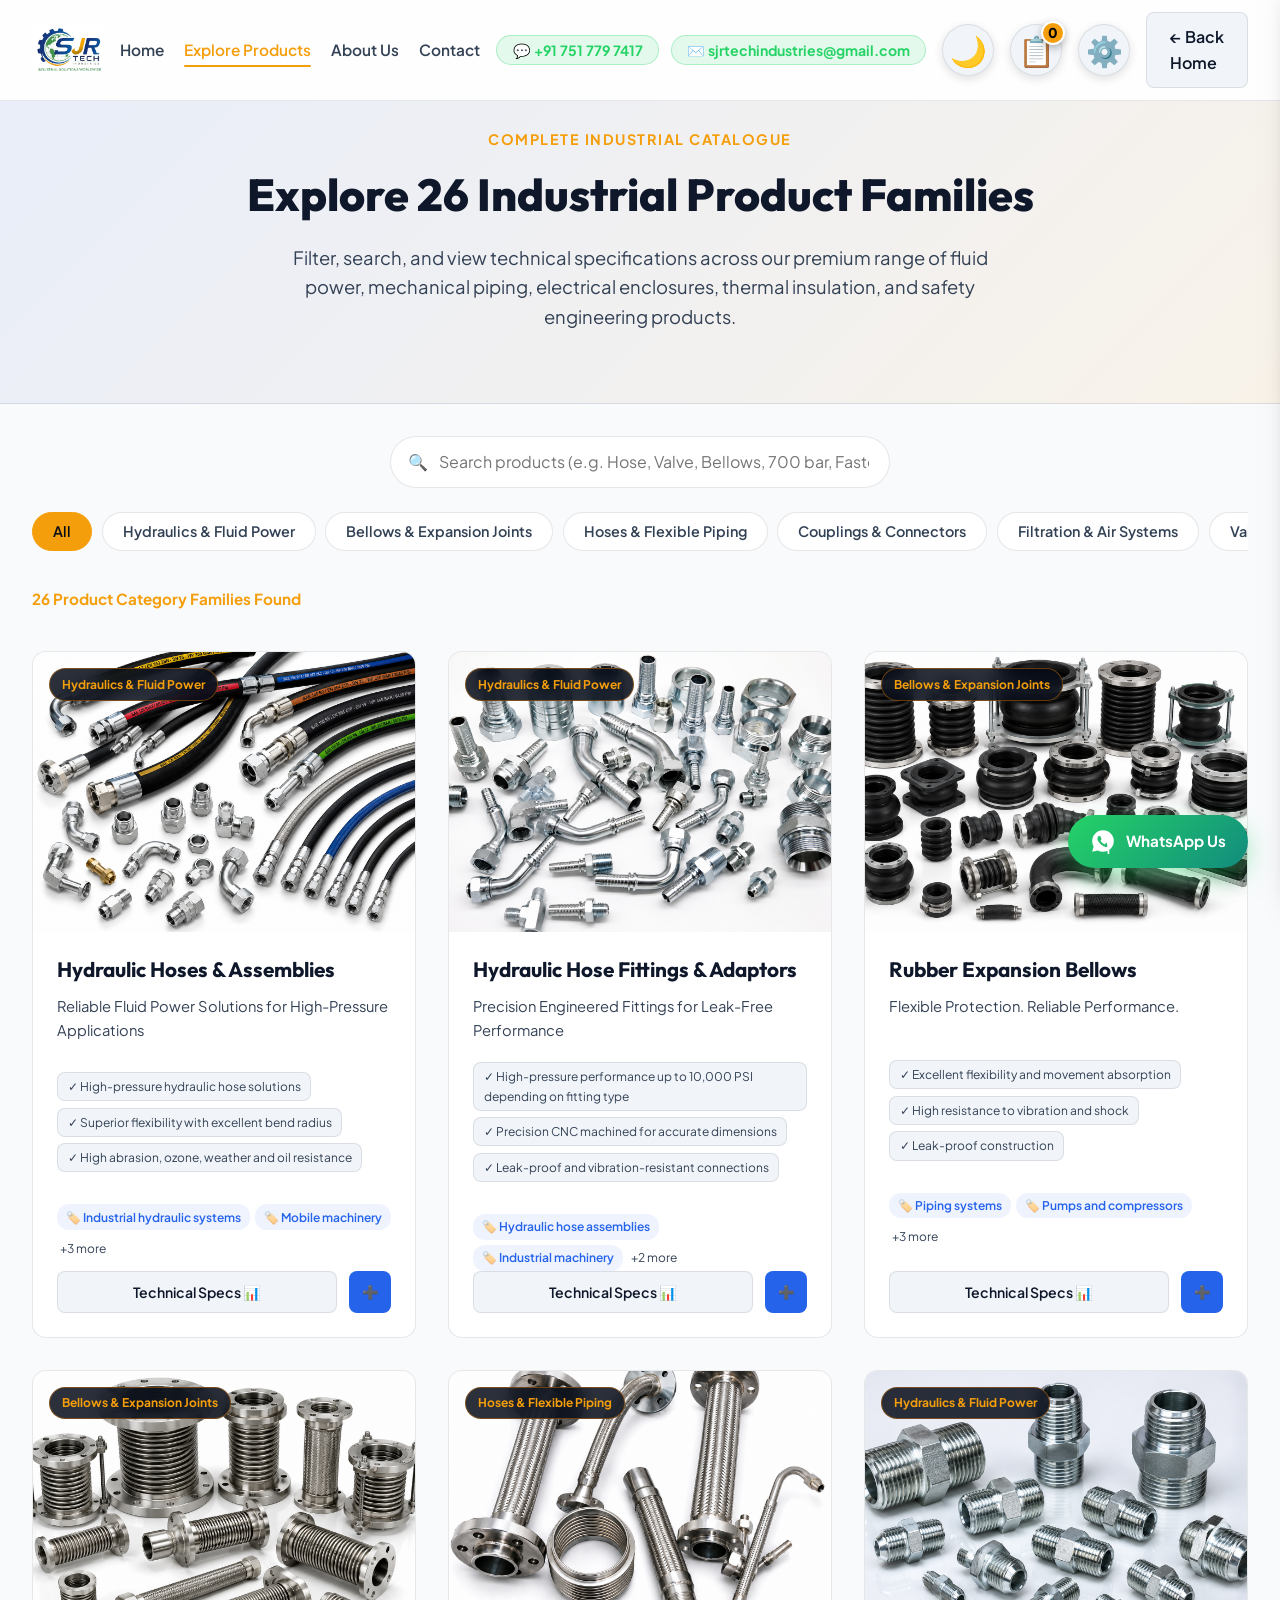
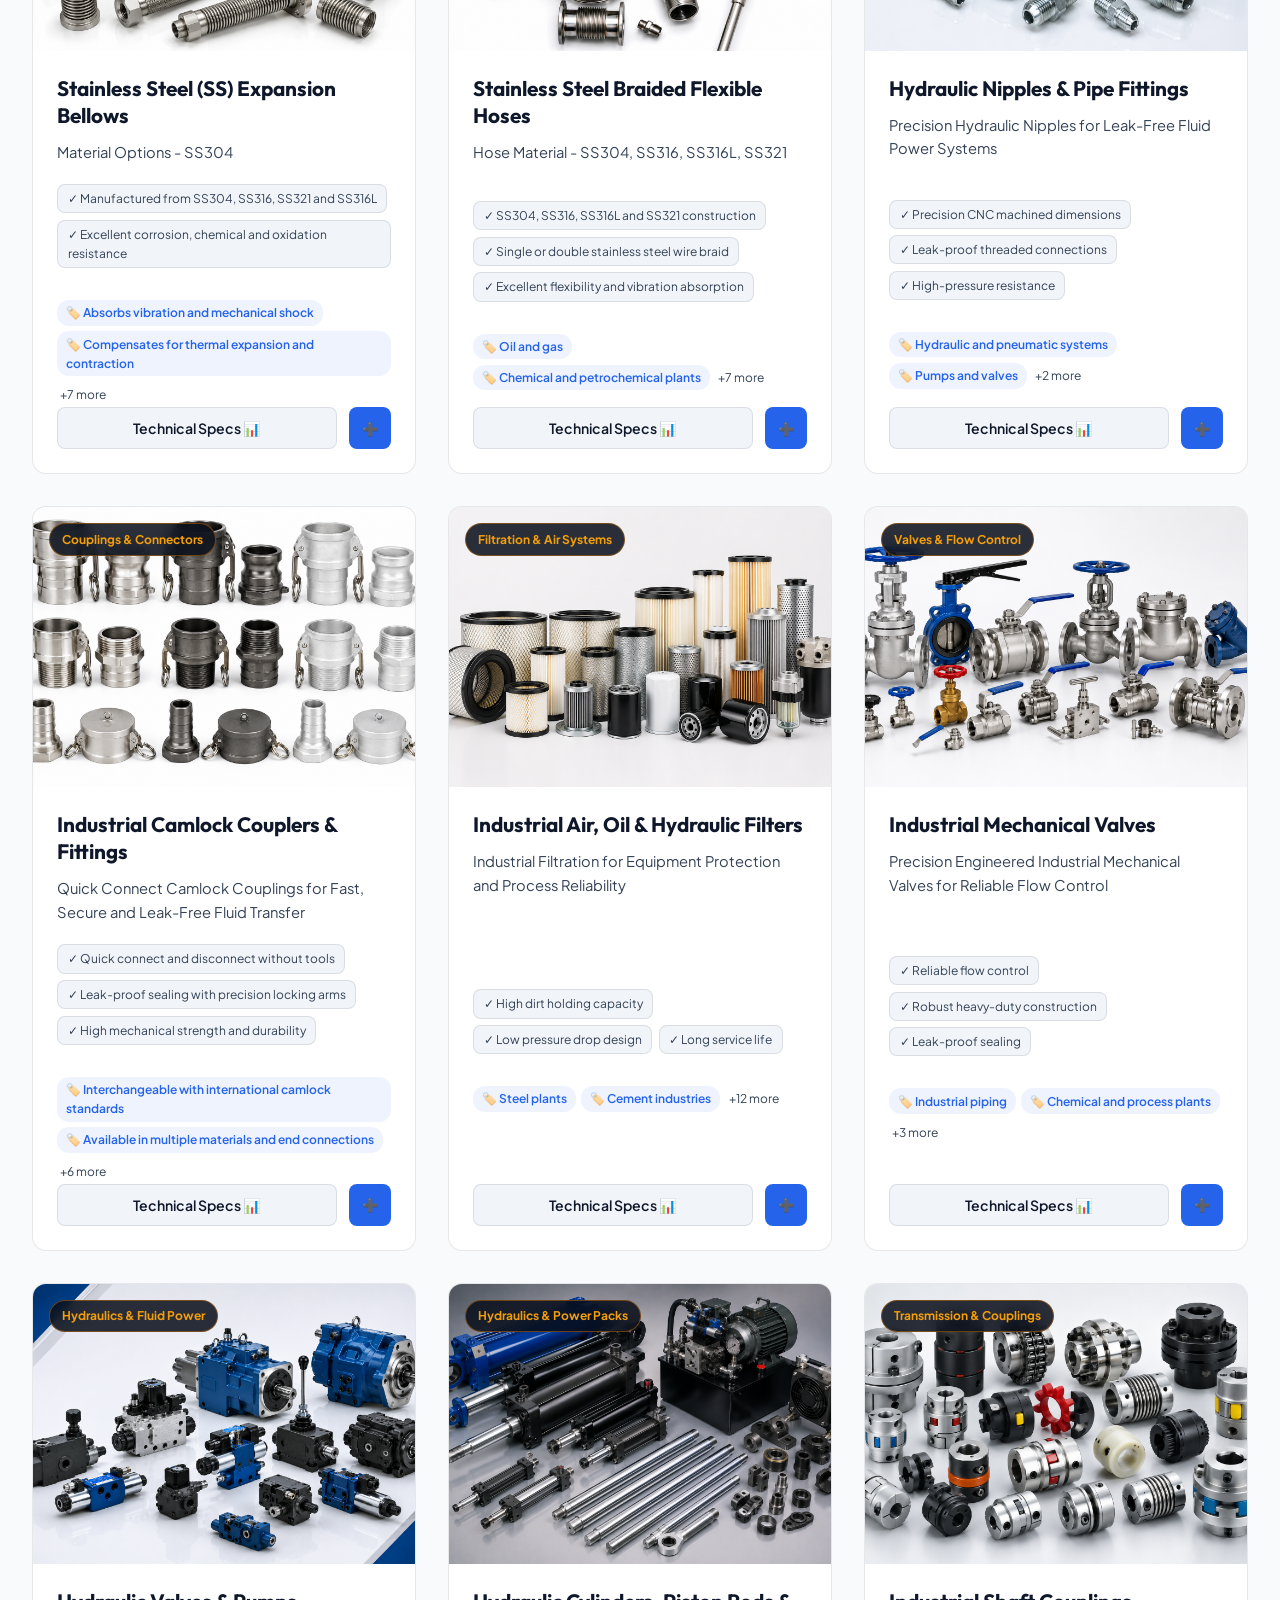
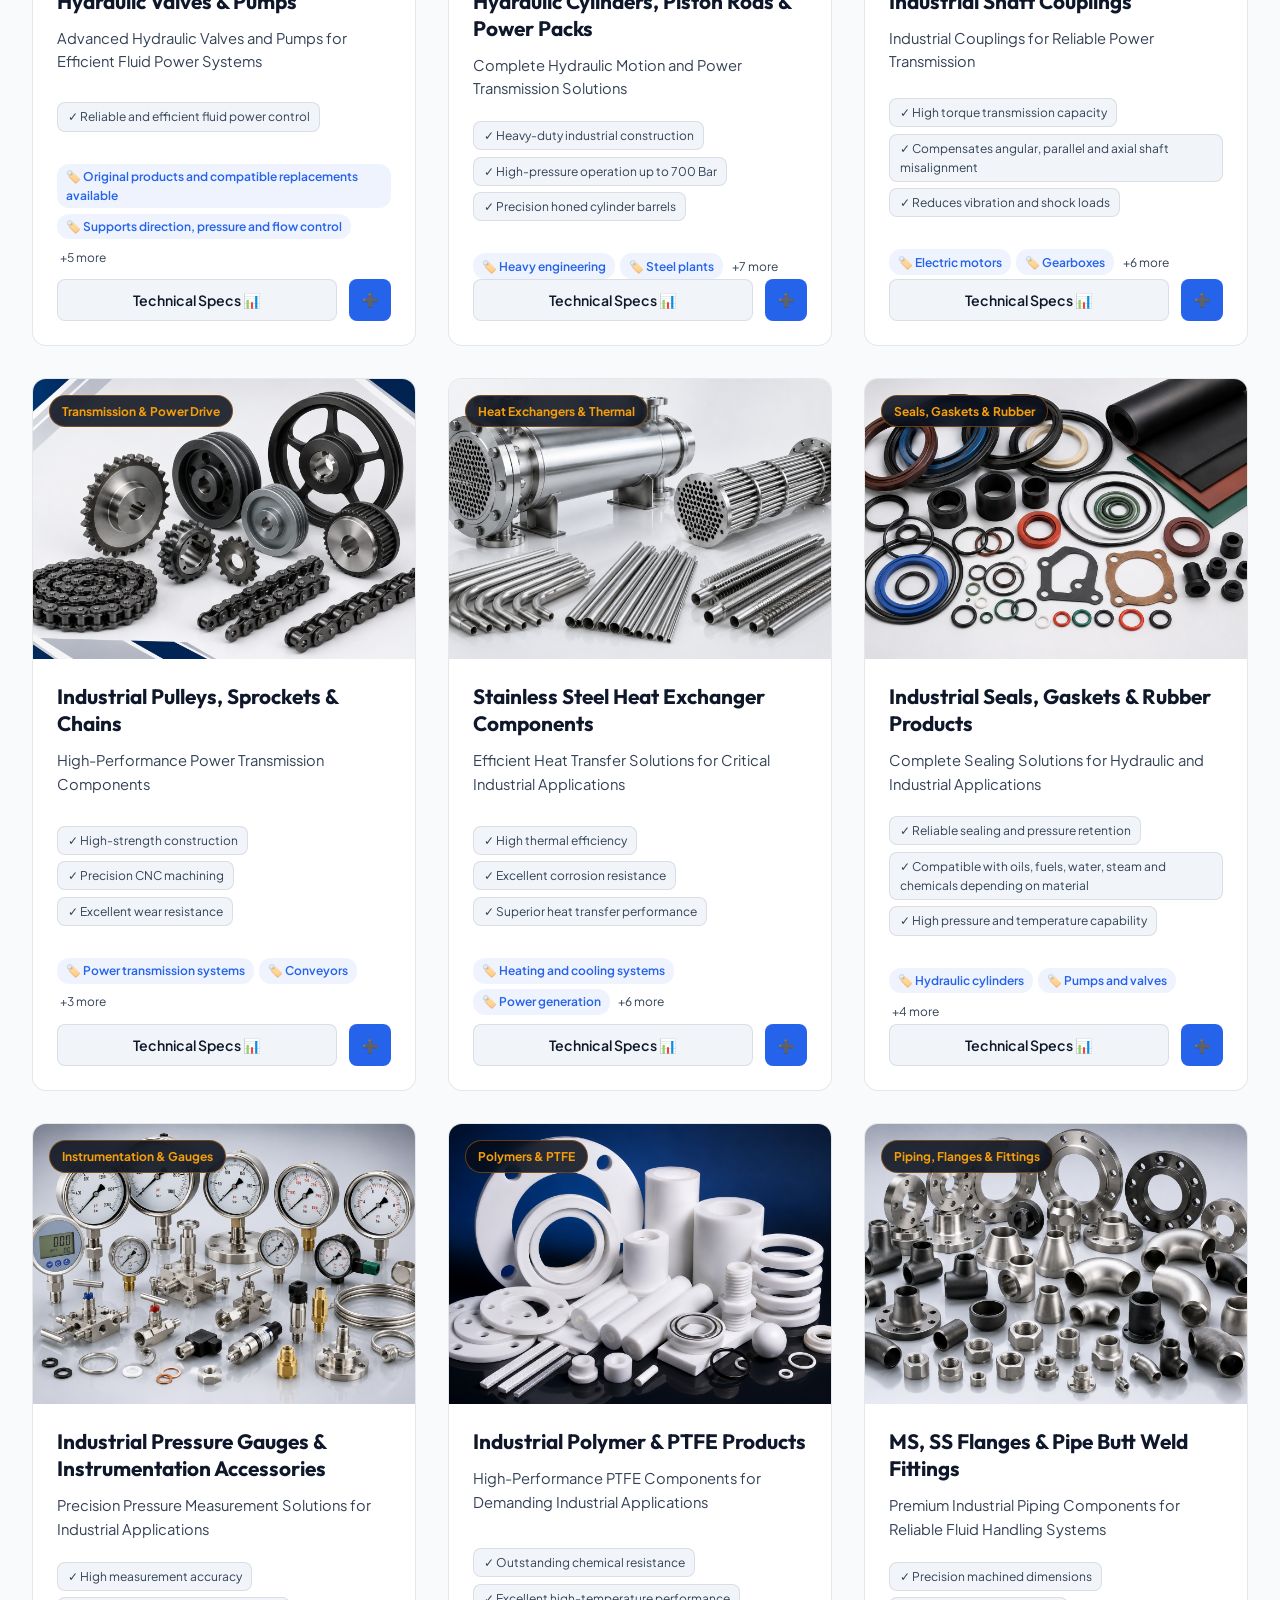
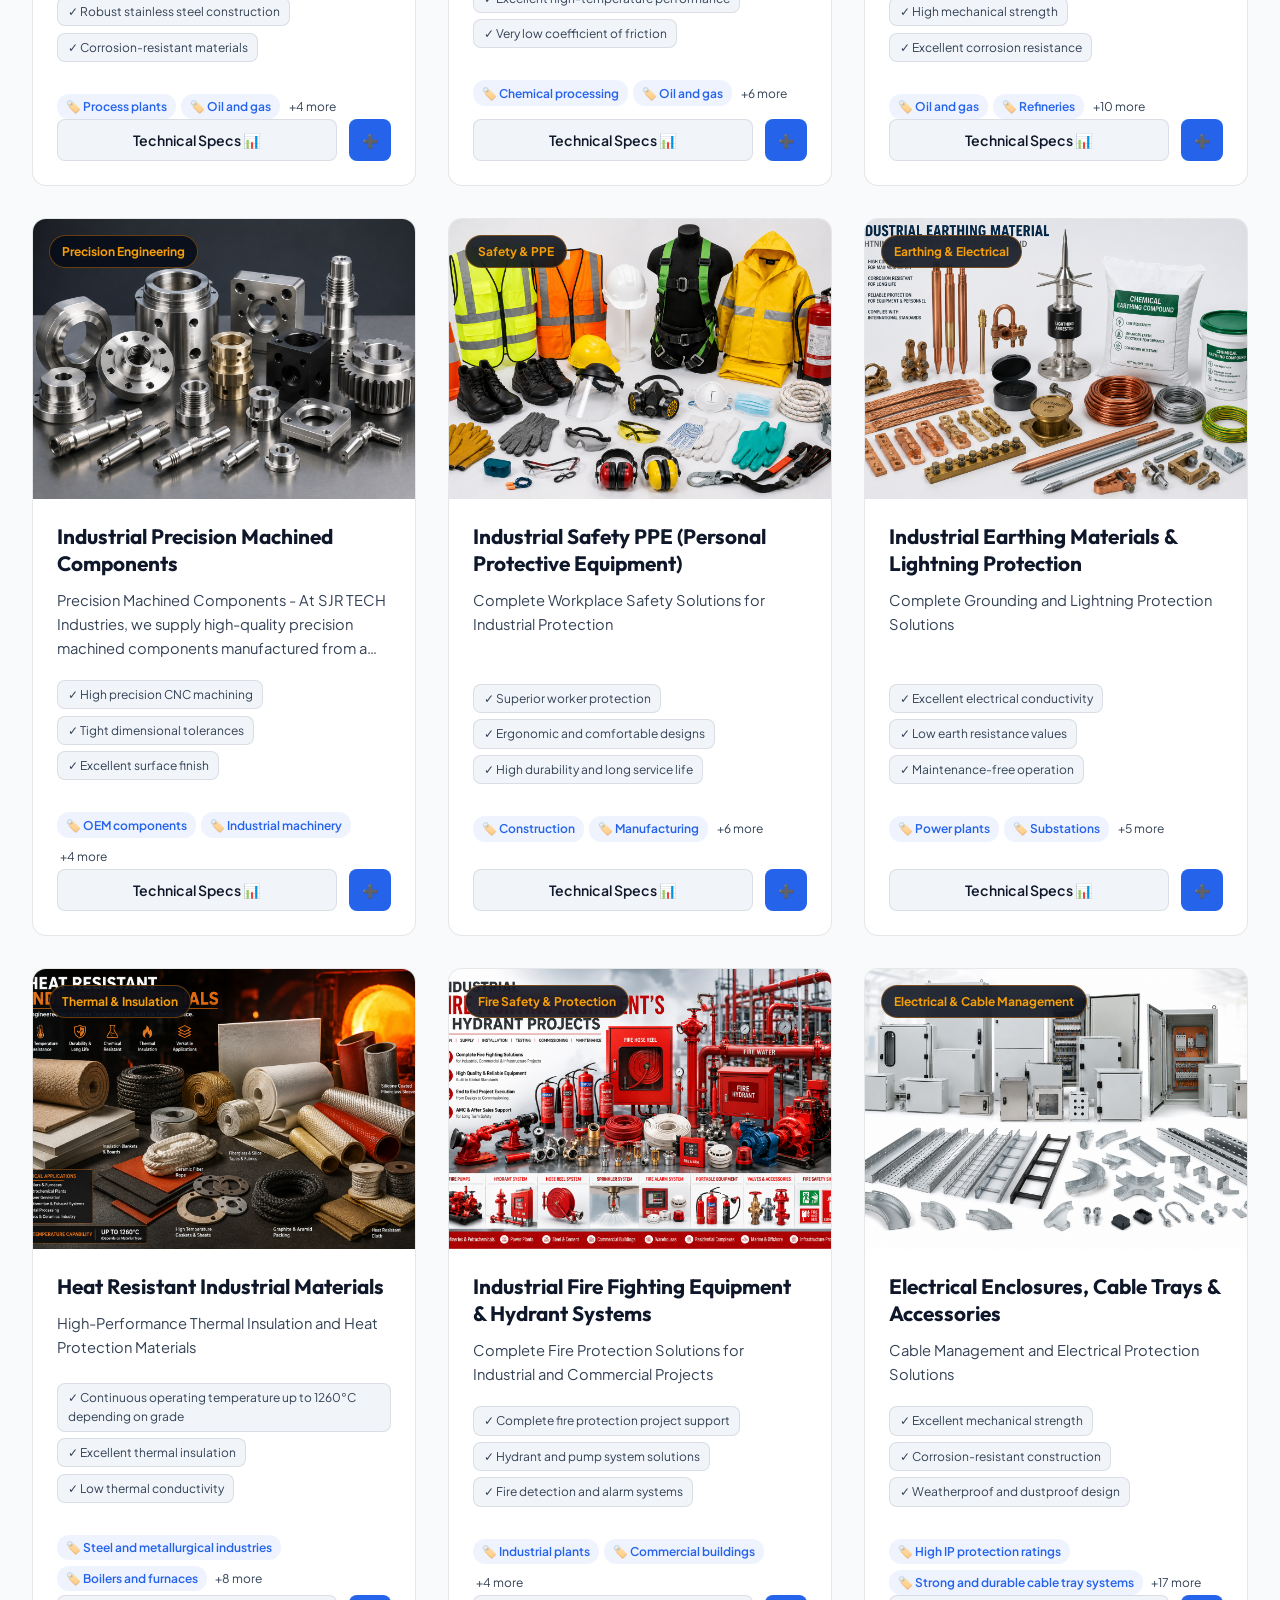
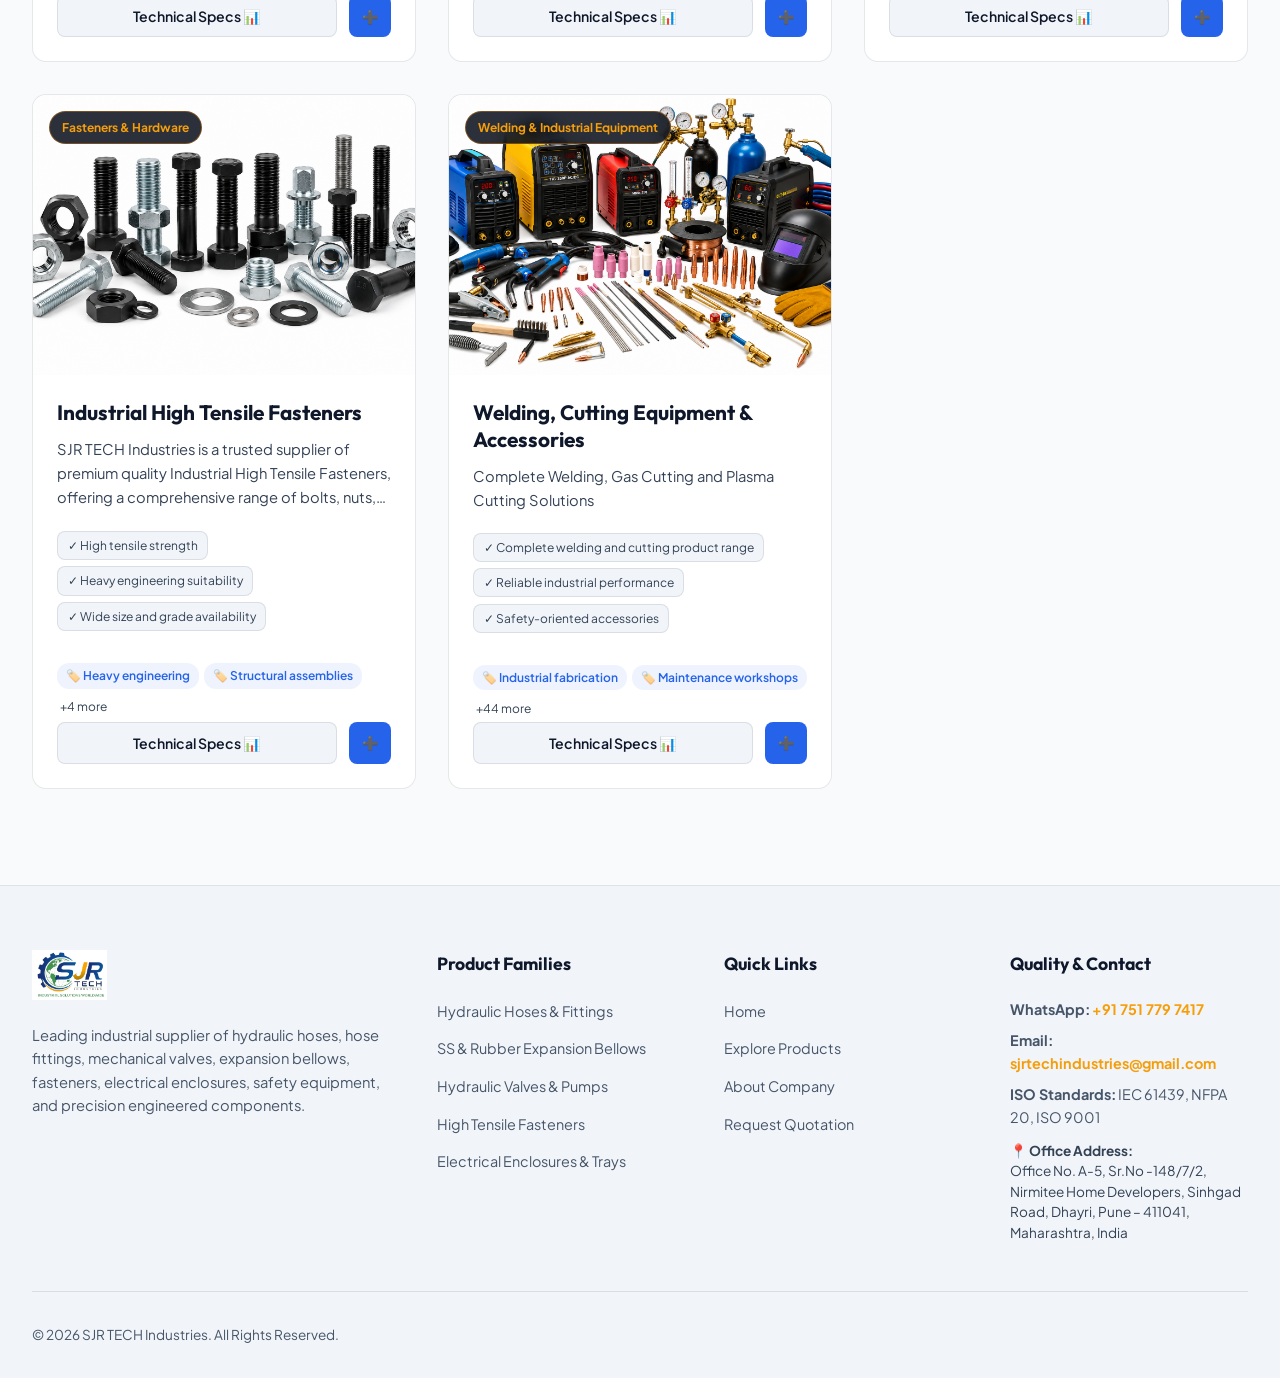
==== explore-products.html @ 25a97400 "feat: add interactive product catalogue page with search, category filtering, and inquiry management" ====
<!DOCTYPE html>
<html lang="en" data-theme="light">
<head>
  <meta charset="UTF-8">
  <meta name="viewport" content="width=device-width, initial-scale=1.0">
  <title>Explore Product Catalogue | SJR TECH Industries</title>
  <meta name="description" content="Explore SJR TECH Industries complete catalogue of 26 industrial product families including high-pressure hydraulic hoses, valves, fittings, bellows, fasteners, and safety PPE.">
  <meta name="keywords" content="Explore Products, Industrial Catalog, Hydraulic Hoses, Valves, Fittings, Bellows, Fasteners, SJR TECH">
  <link rel="stylesheet" href="styles.css">
  <style>
    .explore-page-header {
      padding: 8rem 2rem 3rem;
      background: linear-gradient(135deg, rgba(37, 99, 235, 0.08), rgba(245, 158, 11, 0.08));
      border-bottom: 1px solid var(--border-color);
      text-align: center;
    }
    .explore-page-title {
      font-family: var(--font-display);
      font-size: 2.8rem;
      font-weight: 800;
      margin-bottom: 0.75rem;
      color: var(--text-main);
    }
    .explore-page-desc {
      font-size: 1.15rem;
      color: var(--text-muted);
      max-width: 750px;
      margin: 0 auto 1.5rem;
      line-height: 1.6;
    }
  </style>
</head>
<body>

  <!-- Glassmorphism Navbar -->
  <header class="navbar">
    <div class="nav-container">
      <a href="index.html#home" class="brand-logo">
        <img src="assets/images/logo.jpg" alt="SJR TECH Industries Logo" class="brand-logo-img">
      </a>

      <ul class="nav-menu">
        <li><a href="index.html#home" class="nav-link">Home</a></li>
        <li><a href="explore-products.html" class="nav-link active">Explore Products</a></li>
        <li><a href="index.html#about" class="nav-link">About Us</a></li>
        <li><a href="index.html#contact" class="nav-link">Contact</a></li>
      </ul>

      <div class="nav-contact-header">
        <a href="https://wa.me/917517797417" target="_blank" class="nav-contact-badge">💬&nbsp;+91&nbsp;751&nbsp;779&nbsp;7417</a>
        <a href="mailto:sjrtechindustries@gmail.com" class="nav-contact-badge hide-mobile">✉️&nbsp;sjrtechindustries@gmail.com</a>
      </div>

      <div class="nav-actions">
        <button id="themeToggleBtn" class="icon-btn" title="Toggle Light/Dark Theme">☀️</button>
        <button id="cartDrawerBtn" class="icon-btn cart-badge-container" title="View Inquiry List">
          📋 <span id="cartBadge" class="badge">0</span>
        </button>
        <button id="adminModalBtn" class="icon-btn" title="Admin / Product Builder">⚙️</button>
        <a href="index.html#home" class="btn-secondary">← Back Home</a>
        <button class="mobile-toggle" aria-label="Toggle Navigation">☰</button>
      </div>
    </div>
  </header>

  <!-- Page Header Banner -->
  <div class="explore-page-header">
    <div class="section-container">
      <span class="section-subtitle">Complete Industrial Catalogue</span>
      <h1 class="explore-page-title">Explore 26 Industrial Product Families</h1>
      <p class="explore-page-desc">
        Filter, search, and view technical specifications across our premium range of fluid power, mechanical piping, electrical enclosures, thermal insulation, and safety engineering products.
      </p>
    </div>
  </div>

  <!-- Product Catalog Section -->
  <section id="products" style="padding-top: 2rem;">
    <div class="section-container">
      <div class="controls-bar">
        <div class="search-box">
          <span class="search-icon">🔍</span>
          <input type="text" id="searchInput" class="search-input" placeholder="Search products (e.g. Hose, Valve, Bellows, 700 bar, Fasteners, PTFE)...">
        </div>

        <div id="categoryTabsContainer" class="category-tabs">
          <!-- Dynamic Category Tabs -->
        </div>

        <div style="display: flex; justify: space-between; align-items: center;">
          <span id="productCountBadge" style="font-size: 0.95rem; font-weight: 700; color: var(--accent-gold);">
            Loading products...
          </span>
        </div>
      </div>

      <div id="productsGrid" class="products-grid">
        <!-- Dynamic Product Cards -->
      </div>
    </div>
  </section>

  <!-- Technical Specs Modal Overlay -->
  <div id="productModalOverlay" class="modal-overlay">
    <div class="modal-container">
      <button id="modalCloseBtn" class="modal-close">✖</button>
      <div id="productModalBody" class="modal-body">
        <!-- Dynamic Product Modal Content -->
      </div>
    </div>
  </div>

  <!-- Quick Quote / Inquiry Cart Drawer -->
  <div id="quoteDrawer" class="quote-drawer">
    <div class="drawer-header">
      <h3 class="drawer-title">📋 Quotation Request List</h3>
      <button id="drawerCloseBtn" class="modal-close" style="position: static;">✖</button>
    </div>
    <div id="quoteDrawerItems" class="drawer-body">
      <!-- Dynamic Quote Items -->
    </div>
    <div class="drawer-footer">
      <form id="quoteForm">
        <div class="form-group">
          <label>Your Name *</label>
          <input type="text" id="quoteName" class="form-input" required placeholder="Sagar Desai">
        </div>
        <div class="form-group">
          <label>Company Name</label>
          <input type="text" id="quoteCompany" class="form-input" placeholder="Company Ltd">
        </div>
        <div class="form-group">
          <label>Email Address *</label>
          <input type="email" id="quoteEmail" class="form-input" required placeholder="sjrtechindustries@gmail.com">
        </div>
        <div class="form-group">
          <label>Phone / WhatsApp *</label>
          <input type="tel" id="quotePhone" class="form-input" required placeholder="+91 751 779 7417">
        </div>
        <div class="form-group">
          <label>Additional Notes / Quantity</label>
          <input type="text" id="quoteNotes" class="form-input" placeholder="e.g. 500 meters 1/2 inch hose">
        </div>
        <button type="submit" class="btn-primary" style="width: 100%; justify-content: center;">
          Send Instant WhatsApp Inquiry 🚀
        </button>
      </form>
    </div>
  </div>

  <!-- Admin Modal -->
  <div id="adminModalOverlay" class="modal-overlay">
    <div class="modal-container" style="max-width: 600px;">
      <button id="adminModalCloseBtn" class="modal-close">✖</button>
      <div class="modal-body">
        <h3 style="font-family: var(--font-display); font-size: 1.5rem; margin-bottom: 0.5rem; color: var(--accent-gold);">⚙️ Product Manager / Admin</h3>
        <p style="color: var(--text-muted); font-size: 0.9rem; margin-bottom: 1.5rem;">Add a new product family to the catalogue and download the updated products.json file.</p>
        <form id="adminProductForm">
          <div class="form-group">
            <label>Product Title *</label>
            <input type="text" id="adminTitle" class="form-input" required placeholder="e.g. Custom Hydraulic Power Pack">
          </div>
          <div class="form-group">
            <label>Category *</label>
            <input type="text" id="adminCategory" class="form-input" required placeholder="e.g. Hydraulics & Fluid Power">
          </div>
          <div class="form-group">
            <label>Summary / Tagline *</label>
            <input type="text" id="adminSummary" class="form-input" required placeholder="High performance custom hydraulic system">
          </div>
          <div class="form-group">
            <label>Key Features (One per line)</label>
            <textarea id="adminFeatures" class="form-input" rows="3" placeholder="High pressure capacity&#10;Leak-proof fittings"></textarea>
          </div>
          <div class="form-group">
            <label>Image Filename</label>
            <input type="text" id="adminImage" class="form-input" placeholder="assets/images/product-1.png">
          </div>
          <button type="submit" class="btn-primary" style="width: 100%; justify-content: center; margin-top: 1rem;">
            Save & Download Updated products.json 💾
          </button>
        </form>
      </div>
    </div>
  </div>

  <!-- Large Image Zoom Modal -->
  <div id="imageZoomModal" class="modal-overlay">
    <div class="modal-container" style="max-width: 90vw; width: fit-content; background: var(--bg-card); padding: 1.5rem; text-align: center;">
      <button id="imageZoomCloseBtn" class="modal-close" onclick="closeImageZoomModal()">✖</button>
      <img id="imageZoomSrc" src="" alt="Enlarged Product Image" style="max-width: 82vw; max-height: 78vh; object-fit: contain; border-radius: var(--radius-md); border: 1px solid var(--border-gold); box-shadow: var(--shadow-card);">
      <h4 id="imageZoomTitle" style="margin-top: 1rem; color: var(--text-main); font-family: var(--font-display); font-size: 1.25rem;">Product Name</h4>
    </div>
  </div>

  <!-- Floating WhatsApp Action Button -->
  <a href="https://wa.me/917517797417?text=Hello%20SJR%20TECH%20Industries,%20I%20have%20an%20inquiry." target="_blank" class="floating-whatsapp-btn" title="Chat on WhatsApp (+91 751 779 7417)">
    <svg width="26" height="26" viewBox="0 0 24 24" fill="currentColor"><path d="M12.031 2c-5.517 0-9.993 4.476-9.993 9.993 0 1.763.459 3.486 1.332 5.006L2 22l5.127-1.343c1.472.802 3.136 1.226 4.904 1.226 5.517 0 9.993-4.476 9.993-9.993C22.024 6.476 17.548 2 12.031 2zm5.786 14.184c-.244.688-1.428 1.317-1.96 1.371-.497.051-1.147.078-3.26-.777-2.705-1.093-4.457-3.844-4.593-4.025-.136-.181-1.107-1.472-1.107-2.808 0-1.336.702-1.993.951-2.261.244-.268.532-.335.71-.335.178 0 .355.003.51.01.164.007.387-.062.605.461.224.536.764 1.865.831 2.002.067.136.111.296.022.473-.089.178-.134.29-.267.447-.133.157-.28.351-.4.472-.134.135-.274.282-.118.55.156.268.694 1.147 1.492 1.857 1.025.912 1.89 1.196 2.159 1.33.268.134.424.112.579-.067.156-.178.667-.777.845-1.045.178-.268.356-.223.599-.134.244.089 1.543.727 1.81 86.267.133.535.133 1.002-.111 1.69z"/></svg>
    <span>WhatsApp Us</span>
  </a>

  <!-- Footer -->
  <footer>
    <div class="footer-container">
      <div class="footer-brand">
        <a href="index.html#home" class="brand-logo">
          <img src="assets/images/logo.jpg" alt="SJR TECH Industries Logo" class="brand-logo-img">
        </a>
        <p>
          Leading industrial supplier of hydraulic hoses, hose fittings, mechanical valves, expansion bellows, fasteners, electrical enclosures, safety equipment, and precision engineered components.
        </p>
      </div>

      <div class="footer-column">
        <h4>Product Families</h4>
        <ul class="footer-links">
          <li><a href="explore-products.html">Hydraulic Hoses & Fittings</a></li>
          <li><a href="explore-products.html">SS & Rubber Expansion Bellows</a></li>
          <li><a href="explore-products.html">Hydraulic Valves & Pumps</a></li>
          <li><a href="explore-products.html">High Tensile Fasteners</a></li>
          <li><a href="explore-products.html">Electrical Enclosures & Trays</a></li>
        </ul>
      </div>

      <div class="footer-column">
        <h4>Quick Links</h4>
        <ul class="footer-links">
          <li><a href="index.html#home">Home</a></li>
          <li><a href="explore-products.html">Explore Products</a></li>
          <li><a href="index.html#about">About Company</a></li>
          <li><a href="index.html#contact">Request Quotation</a></li>
        </ul>
      </div>

      <div class="footer-column">
        <h4>Quality & Contact</h4>
        <p style="font-size: 0.9rem; margin-bottom: 0.5rem;"><strong>WhatsApp:</strong> <a href="https://wa.me/917517797417" target="_blank" style="color: var(--accent-gold); font-weight: 700;">+91 751 779 7417</a></p>
        <p style="font-size: 0.9rem; margin-bottom: 0.5rem;"><strong>Email:</strong> <a href="mailto:sjrtechindustries@gmail.com" style="color: var(--accent-gold); font-weight: 700;">sjrtechindustries@gmail.com</a></p>
        <p style="font-size: 0.9rem; margin-bottom: 0.5rem;"><strong>ISO Standards:</strong> IEC 61439, NFPA 20, ISO 9001</p>
        <p style="font-size: 0.85rem; margin-top: 0.75rem; line-height: 1.5; color: var(--text-muted);">
          <strong>📍 Office Address:</strong><br>
          Office No. A-5, Sr.No -148/7/2, Nirmitee Home Developers, Sinhgad Road, Dhayri, Pune – 411041, Maharashtra, India
        </p>
      </div>
    </div>

    <div class="footer-bottom">
      <p>© 2026 SJR TECH Industries. All Rights Reserved.</p>
    </div>
  </footer>

  <script src="app.js?v=2"></script>
</body>
</html>
---- styles.css ----
/* SJR TECH Industries - Modern Industrial UI Design System */
@import url('https://fonts.googleapis.com/css2?family=Outfit:wght@300;400;500;600;700;800&family=Plus+Jakarta+Sans:wght@400;500;600;700&display=swap');

:root {
  /* Color Palette */
  --bg-dark: #070c18;
  --bg-card: #0f172a;
  --bg-card-hover: #1e293b;
  --bg-glass: rgba(15, 23, 42, 0.75);
  --bg-glass-card: rgba(30, 41, 59, 0.5);
  
  --primary: #2563eb;
  --primary-hover: #1d4ed8;
  --primary-glow: rgba(37, 99, 235, 0.35);
  
  --accent-gold: #f59e0b;
  --accent-gold-hover: #d97706;
  --accent-gold-glow: rgba(245, 158, 11, 0.3);
  
  --text-main: #f8fafc;
  --text-muted: #94a3b8;
  --text-dim: #64748b;
  
  --border-color: rgba(255, 255, 255, 0.08);
  --border-gold: rgba(245, 158, 11, 0.3);
  
  --radius-sm: 8px;
  --radius-md: 14px;
  --radius-lg: 20px;
  --radius-xl: 28px;
  
  --font-main: 'Plus Jakarta Sans', -apple-system, BlinkMacSystemFont, sans-serif;
  --font-display: 'Outfit', sans-serif;
  
  --shadow-card: 0 10px 30px -10px rgba(0, 0, 0, 0.5);
  --shadow-glow: 0 0 25px rgba(37, 99, 235, 0.2);
  --shadow-gold: 0 0 25px rgba(245, 158, 11, 0.25);
  
  --transition: all 0.3s cubic-bezier(0.4, 0, 0.2, 1);
}

/* Light Theme Overrides (Default) */
[data-theme="light"] {
  --bg-dark: #f8fafc;
  --bg-card: #ffffff;
  --bg-card-hover: #f1f5f9;
  --bg-glass: rgba(255, 255, 255, 0.92);
  --bg-glass-card: rgba(255, 255, 255, 0.85);
  
  --text-main: #0f172a;
  --text-muted: #334155;
  --text-dim: #64748b;
  
  --border-color: rgba(15, 23, 42, 0.1);
  --border-gold: rgba(217, 119, 6, 0.45);
  
  --shadow-card: 0 10px 30px -5px rgba(15, 23, 42, 0.08);
}

[data-theme="light"] .hero {
  background: linear-gradient(to right, rgba(255, 255, 255, 0.96), rgba(248, 250, 252, 0.85)), url('assets/images/hero-banner.jpg');
  background-size: cover;
  background-position: center;
}

[data-theme="light"] footer {
  background: #f1f5f9;
  border-top: 1px solid rgba(0, 0, 0, 0.08);
  color: #475569;
}

[data-theme="light"] .product-img-wrapper {
  background: #f8fafc;
}

* {
  margin: 0;
  padding: 0;
  box-sizing: border-box;
}

html {
  scroll-behavior: smooth;
  font-size: 16px;
}

body {
  font-family: var(--font-main);
  background-color: var(--bg-dark);
  color: var(--text-main);
  line-height: 1.6;
  overflow-x: hidden;
  transition: background-color 0.3s ease, color 0.3s ease;
}

a {
  color: inherit;
  text-decoration: none;
}

button {
  cursor: pointer;
  border: none;
  background: none;
  font-family: inherit;
}

/* Header & Glass Navbar */
.navbar {
  position: fixed;
  top: 0;
  left: 0;
  width: 100%;
  z-index: 1000;
  background: var(--bg-glass);
  backdrop-filter: blur(16px);
  -webkit-backdrop-filter: blur(16px);
  border-bottom: 1px solid var(--border-color);
  padding: 0.75rem 2rem;
  transition: var(--transition);
}

.nav-container {
  max-width: 1400px;
  margin: 0 auto;
  display: flex;
  align-items: center;
  justify-content: space-between;
  gap: 1rem;
}

.brand-logo {
  display: flex;
  align-items: center;
  gap: 0.75rem;
  font-family: var(--font-display);
  font-size: 1.4rem;
  font-weight: 800;
  letter-spacing: -0.5px;
  color: var(--text-main);
}

.brand-logo-img {
  height: 48px;
  max-height: 48px;
  width: auto;
  object-fit: contain;
  transition: var(--transition);
}

.brand-logo-img:hover {
  transform: scale(1.04);
}

.footer-brand .brand-logo-img {
  height: 50px;
  max-height: 50px;
  margin-bottom: 0.5rem;
}

.brand-icon {
  width: 44px;
  height: 44px;
  background: linear-gradient(135deg, var(--accent-gold), var(--primary));
  border-radius: var(--radius-sm);
  display: flex;
  align-items: center;
  justify-content: center;
  color: #fff;
  font-weight: 900;
  font-size: 1.35rem;
  box-shadow: var(--shadow-gold);
}

.brand-title span {
  color: var(--accent-gold);
}

.nav-menu {
  display: flex;
  align-items: center;
  gap: 1.25rem;
  list-style: none;
  margin: 0;
  padding: 0;
  flex-shrink: 0;
}

.nav-link {
  font-size: 0.96rem;
  font-weight: 600;
  color: var(--text-muted);
  transition: var(--transition);
  position: relative;
  padding: 0.5rem 0;
  display: inline-flex;
  align-items: center;
  line-height: 1.2;
  vertical-align: middle;
  white-space: nowrap !important;
}

.nav-link:hover, .nav-link.active {
  color: var(--accent-gold);
}

.nav-link::after {
  content: '';
  position: absolute;
  bottom: 0;
  left: 0;
  width: 0;
  height: 2px;
  background: var(--accent-gold);
  transition: var(--transition);
  border-radius: 2px;
}

.nav-link:hover::after, .nav-link.active::after {
  width: 100%;
}

.nav-actions {
  display: flex;
  align-items: center;
  gap: 1rem;
}

.icon-btn {
  width: 52px;
  height: 52px;
  border-radius: 50%;
  background: var(--bg-card-hover);
  color: var(--text-main);
  display: inline-flex;
  align-items: center;
  justify-content: center;
  border: 1px solid var(--border-color);
  transition: var(--transition);
  font-size: 1.85rem;
  cursor: pointer;
  flex-shrink: 0;
  box-shadow: 0 3px 10px rgba(0,0,0,0.12);
}

.icon-btn:hover {
  background: var(--primary);
  color: #fff;
  border-color: var(--primary);
  transform: scale(1.1);
  box-shadow: 0 6px 16px rgba(37, 99, 235, 0.3);
}

.cart-badge-container {
  position: relative;
}

.badge {
  position: absolute;
  top: -4px;
  right: -4px;
  background: var(--accent-gold);
  color: #000000;
  font-size: 0.85rem;
  font-weight: 900;
  min-width: 24px;
  height: 24px;
  padding: 0 5px;
  border-radius: 50px;
  display: flex;
  align-items: center;
  justify-content: center;
  border: 2px solid var(--bg-card);
  box-shadow: 0 3px 8px rgba(0,0,0,0.3);
}

.btn-primary {
  background: linear-gradient(135deg, var(--accent-gold), #e67e22);
  color: #0b1329;
  font-weight: 700;
  padding: 0.75rem 1.5rem;
  font-size: 0.98rem;
  border-radius: var(--radius-sm);
  display: inline-flex;
  align-items: center;
  justify-content: center;
  gap: 0.5rem;
  transition: var(--transition);
  box-shadow: var(--shadow-gold);
  line-height: 1.2;
}

.btn-primary:hover {
  transform: translateY(-2px);
  box-shadow: 0 8px 20px rgba(245, 158, 11, 0.4);
}

.mobile-toggle {
  display: none;
  font-size: 2.1rem;
  background: var(--bg-card-hover);
  border: 1px solid var(--border-color);
  color: var(--text-main);
  width: 50px;
  height: 50px;
  border-radius: 50%;
  cursor: pointer;
  line-height: 1;
  transition: var(--transition);
  align-items: center;
  justify-content: center;
}

.mobile-toggle:hover {
  border-color: var(--accent-gold);
  color: var(--accent-gold);
}

/* Hero Section */
.hero {
  position: relative;
  min-height: 88vh;
  display: flex;
  align-items: center;
  padding: 8rem 2rem 5rem;
  overflow: hidden;
  background: linear-gradient(to right, rgba(7, 12, 24, 0.95), rgba(7, 12, 24, 0.75)), url('assets/images/hero-banner.jpg');
  background-size: cover;
  background-position: center;
}

.hero-content {
  max-width: 1300px;
  margin: 0 auto;
  width: 100%;
  display: grid;
  grid-template-columns: 1.2fr 0.8fr;
  gap: 4rem;
  align-items: center;
}

.hero-text {
  z-index: 2;
}

.hero-tag {
  display: inline-flex;
  align-items: center;
  gap: 0.5rem;
  padding: 0.4rem 1rem;
  background: rgba(245, 158, 11, 0.15);
  border: 1px solid var(--border-gold);
  border-radius: 50px;
  color: var(--accent-gold);
  font-weight: 700;
  font-size: 0.85rem;
  text-transform: uppercase;
  letter-spacing: 1px;
  margin-bottom: 1.5rem;
}

.hero-title {
  font-family: var(--font-display);
  font-size: 3.5rem;
  font-weight: 800;
  line-height: 1.15;
  margin-bottom: 1.5rem;
}

.hero-title span {
  background: linear-gradient(135deg, var(--accent-gold), #38bdf8);
  -webkit-background-clip: text;
  -webkit-text-fill-color: transparent;
}

.hero-description {
  font-size: 1.15rem;
  color: var(--text-muted);
  margin-bottom: 2.5rem;
  max-width: 620px;
}

.hero-actions {
  display: flex;
  gap: 1.25rem;
  flex-wrap: wrap;
}

.btn-secondary {
  background: var(--bg-card-hover);
  color: var(--text-main);
  border: 1px solid var(--border-color);
  font-weight: 600;
  padding: 0.7rem 1.4rem;
  border-radius: var(--radius-sm);
  display: inline-flex;
  align-items: center;
  gap: 0.5rem;
  transition: var(--transition);
}

.btn-secondary:hover {
  background: var(--primary);
  border-color: var(--primary);
  color: #fff;
}

.hero-stats {
  margin-top: 3.5rem;
  display: grid;
  grid-template-columns: repeat(3, 1fr);
  gap: 1.5rem;
  padding-top: 2rem;
  border-top: 1px solid var(--border-color);
}

.stat-item {
  display: flex;
  flex-direction: column;
}

.stat-number {
  font-family: var(--font-display);
  font-size: 2.2rem;
  font-weight: 800;
  color: var(--text-main);
}

.stat-label {
  font-size: 0.85rem;
  color: var(--text-muted);
  font-weight: 500;
}

.hero-card {
  background: var(--bg-glass);
  backdrop-filter: blur(20px);
  border: 1px solid var(--border-color);
  border-radius: var(--radius-lg);
  padding: 2rem;
  box-shadow: var(--shadow-card);
}

.hero-card-header {
  display: flex;
  align-items: center;
  gap: 1rem;
  margin-bottom: 1.5rem;
}

.hero-card-icon {
  width: 50px;
  height: 50px;
  border-radius: var(--radius-sm);
  background: rgba(37, 99, 235, 0.15);
  color: var(--primary);
  display: flex;
  align-items: center;
  justify-content: center;
  font-size: 1.5rem;
}

.hero-card-title {
  font-size: 1.2rem;
  font-weight: 700;
}

.capability-list {
  list-style: none;
  display: flex;
  flex-direction: column;
  gap: 1rem;
}

.capability-item {
  display: flex;
  align-items: center;
  gap: 0.75rem;
  font-size: 0.95rem;
  color: var(--text-muted);
}

.capability-item svg {
  color: var(--accent-gold);
  flex-shrink: 0;
}

/* Main Layout & Sections */
section {
  padding: 6rem 2rem;
}

.section-container {
  max-width: 1300px;
  margin: 0 auto;
}

.section-header {
  text-align: center;
  max-width: 700px;
  margin: 0 auto 3.5rem;
}

.section-subtitle {
  color: var(--accent-gold);
  font-weight: 700;
  font-size: 0.9rem;
  text-transform: uppercase;
  letter-spacing: 1.5px;
  margin-bottom: 0.5rem;
  display: block;
}

.section-title {
  font-family: var(--font-display);
  font-size: 2.5rem;
  font-weight: 800;
  margin-bottom: 1rem;
}

.section-desc {
  color: var(--text-muted);
  font-size: 1.05rem;
}

/* Controls Bar (Filter & Search) */
.controls-bar {
  display: flex;
  flex-direction: column;
  gap: 1.5rem;
  margin-bottom: 2.5rem;
}

.search-box {
  position: relative;
  width: 100%;
  max-width: 500px;
  margin: 0 auto;
}

.search-input {
  width: 100%;
  padding: 0.9rem 1.25rem 0.9rem 3rem;
  background: var(--bg-card);
  border: 1px solid var(--border-color);
  border-radius: 50px;
  color: var(--text-main);
  font-family: inherit;
  font-size: 1rem;
  transition: var(--transition);
}

.search-input:focus {
  outline: none;
  border-color: var(--accent-gold);
  box-shadow: var(--shadow-gold);
}

.search-icon {
  position: absolute;
  left: 1.1rem;
  top: 50%;
  transform: translateY(-50%);
  color: var(--text-muted);
}

.category-tabs {
  display: flex;
  align-items: center;
  gap: 0.6rem;
  overflow-x: auto;
  padding-bottom: 0.75rem;
  scrollbar-width: thin;
  scrollbar-color: var(--accent-gold) transparent;
}

.category-tab {
  white-space: nowrap;
  padding: 0.6rem 1.25rem;
  border-radius: 50px;
  background: var(--bg-card);
  border: 1px solid var(--border-color);
  color: var(--text-muted);
  font-weight: 600;
  font-size: 0.9rem;
  transition: var(--transition);
}

.category-tab:hover, .category-tab.active {
  background: var(--accent-gold);
  color: #070c18;
  border-color: var(--accent-gold);
}

/* Product Grid */
.products-grid {
  display: grid;
  grid-template-columns: repeat(auto-fill, minmax(350px, 1fr));
  gap: 2rem;
}

.product-card {
  background: var(--bg-card);
  border: 1px solid var(--border-color);
  border-radius: var(--radius-md);
  overflow: hidden;
  display: flex;
  flex-direction: column;
  transition: var(--transition);
  position: relative;
}

.product-card:hover {
  transform: translateY(-6px);
  border-color: var(--border-gold);
  box-shadow: var(--shadow-card), var(--shadow-gold);
}

.product-img-wrapper {
  position: relative;
  height: 280px;
  overflow: hidden;
  background: #0f172a;
}

.product-img {
  width: 100%;
  height: 100%;
  object-fit: cover;
  transition: transform 0.5s ease;
}

.product-card:hover .product-img {
  transform: scale(1.06);
}

.product-category-badge {
  position: absolute;
  top: 1rem;
  left: 1rem;
  background: rgba(7, 12, 24, 0.85);
  backdrop-filter: blur(8px);
  color: var(--accent-gold);
  font-size: 0.75rem;
  font-weight: 700;
  padding: 0.35rem 0.75rem;
  border-radius: 50px;
  border: 1px solid var(--border-gold);
}

.product-info {
  padding: 1.5rem;
  display: flex;
  flex-direction: column;
  flex-grow: 1;
}

.product-title {
  font-family: var(--font-display);
  font-size: 1.3rem;
  font-weight: 700;
  margin-bottom: 0.75rem;
  line-height: 1.3;
}

.product-summary {
  color: var(--text-muted);
  font-size: 0.92rem;
  margin-bottom: 1.25rem;
  display: -webkit-box;
  -webkit-line-clamp: 3;
  -webkit-box-orient: vertical;
  overflow: hidden;
}

.product-features-mini {
  margin-top: auto;
  display: flex;
  flex-wrap: wrap;
  gap: 0.4rem;
  margin-bottom: 1.5rem;
}

.feature-pill {
  background: var(--bg-card-hover);
  color: var(--text-muted);
  font-size: 0.75rem;
  padding: 0.25rem 0.6rem;
  border-radius: var(--radius-sm);
  border: 1px solid var(--border-color);
}

.product-card-actions {
  display: flex;
  gap: 0.75rem;
  margin-top: auto;
}

.btn-specs {
  flex: 1;
  background: var(--bg-card-hover);
  color: var(--text-main);
  border: 1px solid var(--border-color);
  font-weight: 600;
  font-size: 0.88rem;
  padding: 0.65rem 0.85rem;
  border-radius: var(--radius-sm);
  text-align: center;
  transition: var(--transition);
}

.btn-specs:hover {
  background: var(--accent-gold);
  color: #070c18;
  border-color: var(--accent-gold);
}

.btn-inquire-icon {
  width: 42px;
  height: 42px;
  background: var(--primary);
  color: #fff;
  border-radius: var(--radius-sm);
  display: flex;
  align-items: center;
  justify-content: center;
  transition: var(--transition);
}

.btn-inquire-icon:hover {
  background: var(--primary-hover);
  transform: scale(1.05);
}

/* Modal Dialogs */
.modal-overlay {
  position: fixed;
  top: 0;
  left: 0;
  width: 100vw;
  height: 100vh;
  background: rgba(7, 12, 24, 0.85);
  backdrop-filter: blur(10px);
  z-index: 2000;
  display: flex;
  align-items: center;
  justify-content: center;
  padding: 1.5rem;
  opacity: 0;
  pointer-events: none;
  transition: opacity 0.3s ease;
}

.modal-overlay.active {
  opacity: 1;
  pointer-events: all;
}

.modal-container {
  background: var(--bg-card);
  border: 1px solid var(--border-gold);
  border-radius: var(--radius-lg);
  max-width: 900px;
  width: 100%;
  max-height: 90vh;
  overflow-y: auto;
  box-shadow: var(--shadow-card), var(--shadow-gold);
  transform: translateY(20px);
  transition: transform 0.3s ease;
  position: relative;
}

.modal-overlay.active .modal-container {
  transform: translateY(0);
}

.modal-close {
  position: absolute;
  top: 1.25rem;
  right: 1.25rem;
  width: 36px;
  height: 36px;
  border-radius: 50%;
  background: var(--bg-card-hover);
  color: var(--text-muted);
  display: flex;
  align-items: center;
  justify-content: center;
  font-size: 1.2rem;
  z-index: 10;
  transition: var(--transition);
}

.modal-close:hover {
  color: var(--text-main);
  background: #ef4444;
}

.modal-body {
  padding: 2.5rem;
}

.modal-header-grid {
  display: flex;
  flex-direction: column;
  gap: 1.5rem;
  margin-bottom: 2rem;
}

.modal-product-img {
  width: 100%;
  height: 380px;
  object-fit: cover;
  border-radius: var(--radius-md);
  border: 1px solid var(--border-color);
}

.modal-title {
  font-family: var(--font-display);
  font-size: 1.8rem;
  font-weight: 800;
  margin-bottom: 0.5rem;
}

.modal-category {
  color: var(--accent-gold);
  font-weight: 700;
  font-size: 0.88rem;
  text-transform: uppercase;
  margin-bottom: 1rem;
  display: block;
}

.specs-section {
  margin-top: 2rem;
}

.specs-title {
  font-family: var(--font-display);
  font-size: 1.25rem;
  font-weight: 700;
  margin-bottom: 1.25rem;
  color: var(--accent-gold);
  display: flex;
  align-items: center;
  gap: 0.5rem;
  border-bottom: 1px solid var(--border-color);
  padding-bottom: 0.6rem;
}

.product-overview-box {
  background: rgba(245, 158, 11, 0.04);
  border-left: 4px solid var(--accent-gold);
  padding: 1.25rem 1.5rem;
  border-radius: 0 var(--radius-md) var(--radius-md) 0;
  margin-bottom: 2rem;
}

.product-overview-box p {
  font-size: 1rem;
  line-height: 1.7;
  color: var(--text-main);
}

.specs-table-container {
  width: 100%;
  overflow-x: auto;
  border-radius: var(--radius-md);
  border: 1px solid var(--border-color);
  background: var(--bg-card);
  box-shadow: var(--shadow-card);
  margin-bottom: 2rem;
}

.specs-table {
  width: 100%;
  border-collapse: separate;
  border-spacing: 0;
  text-align: left;
}

.specs-table th {
  background: linear-gradient(135deg, rgba(37, 99, 235, 0.12), rgba(245, 158, 11, 0.12));
  color: var(--accent-gold);
  font-family: var(--font-display);
  font-size: 0.85rem;
  font-weight: 700;
  text-transform: uppercase;
  letter-spacing: 0.8px;
  padding: 1rem 1.25rem;
  border-bottom: 2px solid var(--border-gold);
}

.specs-table tr {
  transition: var(--transition);
}

.specs-table tr:nth-child(even) {
  background: rgba(255, 255, 255, 0.02);
}

[data-theme="light"] .specs-table tr:nth-child(even) {
  background: rgba(15, 23, 42, 0.02);
}

.specs-table tr:hover {
  background: rgba(37, 99, 235, 0.08);
}

.specs-table td {
  padding: 0.9rem 1.25rem;
  font-size: 0.93rem;
  border-bottom: 1px solid var(--border-color);
  vertical-align: middle;
}

.specs-table tr:last-child td {
  border-bottom: none;
}

.spec-param {
  font-weight: 700;
  color: var(--text-main);
  width: 38%;
  display: flex;
  align-items: center;
  gap: 0.5rem;
}

.spec-val {
  color: var(--text-muted);
  line-height: 1.5;
}

/* Applications & Industry Badges */
.app-badge-grid {
  display: flex;
  flex-wrap: wrap;
  gap: 0.75rem;
  margin-top: 0.75rem;
}

.app-badge {
  display: inline-flex;
  align-items: center;
  gap: 0.5rem;
  padding: 0.55rem 1rem;
  border-radius: 30px;
  font-size: 0.88rem;
  font-weight: 600;
  background: rgba(37, 99, 235, 0.1);
  color: var(--primary);
  border: 1px solid rgba(37, 99, 235, 0.25);
  transition: var(--transition);
  box-shadow: 0 2px 6px rgba(0,0,0,0.05);
}

[data-theme="light"] .app-badge {
  background: rgba(37, 99, 235, 0.08);
  color: #1d4ed8;
  border-color: rgba(37, 99, 235, 0.3);
}

.app-badge:hover {
  transform: translateY(-2px);
  background: var(--primary);
  color: #ffffff;
  box-shadow: var(--shadow-glow);
}

/* Product Range Variant Chips */
.range-chip-grid {
  display: flex;
  flex-wrap: wrap;
  gap: 0.6rem;
  margin-top: 0.75rem;
}

.range-chip {
  display: inline-block;
  padding: 0.45rem 0.85rem;
  background: var(--bg-card-hover);
  border: 1px solid var(--border-gold);
  border-radius: var(--radius-sm);
  font-size: 0.88rem;
  font-family: var(--font-main);
  font-weight: 600;
  color: var(--accent-gold);
  transition: var(--transition);
}

.range-chip:hover {
  background: var(--accent-gold);
  color: #000000;
  transform: scale(1.03);
}

/* Key Feature Cards Grid */
.feature-cards-grid {
  display: grid;
  grid-template-columns: repeat(auto-fit, minmax(260px, 1fr));
  gap: 0.85rem;
  margin-top: 0.75rem;
}

.feature-card {
  display: flex;
  align-items: flex-start;
  gap: 0.75rem;
  background: var(--bg-card);
  border: 1px solid var(--border-color);
  padding: 1rem 1.1rem;
  border-radius: var(--radius-sm);
  font-size: 0.92rem;
  color: var(--text-main);
  transition: var(--transition);
}

.feature-card:hover {
  border-color: var(--primary);
  transform: translateY(-2px);
}

.feature-card-icon {
  color: var(--accent-gold);
  font-size: 1.1rem;
  font-weight: bold;
  flex-shrink: 0;
  margin-top: 1px;
}

.bullet-list {
  list-style: none;
  display: flex;
  flex-direction: column;
  gap: 0.6rem;
  margin-bottom: 1.5rem;
}

.bullet-list li {
  display: flex;
  align-items: flex-start;
  gap: 0.6rem;
  font-size: 0.92rem;
  color: var(--text-muted);
}

.bullet-list li::before {
  content: '✔';
  color: var(--accent-gold);
  font-weight: bold;
}

/* Quote Drawer */
.quote-drawer {
  position: fixed;
  top: 0;
  right: -450px;
  width: 100%;
  max-width: 420px;
  height: 100vh;
  background: var(--bg-card);
  border-left: 1px solid var(--border-gold);
  z-index: 2500;
  box-shadow: -10px 0 30px rgba(0,0,0,0.5);
  display: flex;
  flex-direction: column;
  transition: right 0.35s cubic-bezier(0.4, 0, 0.2, 1);
}

.quote-drawer.open {
  right: 0;
}

.drawer-header {
  padding: 1.5rem;
  border-bottom: 1px solid var(--border-color);
  display: flex;
  align-items: center;
  justify-content: space-between;
}

.drawer-title {
  font-family: var(--font-display);
  font-size: 1.3rem;
  font-weight: 700;
}

.drawer-body {
  padding: 1.5rem;
  flex-grow: 1;
  overflow-y: auto;
}

.quote-item {
  display: flex;
  align-items: center;
  justify-content: space-between;
  padding: 1rem;
  background: var(--bg-card-hover);
  border-radius: var(--radius-sm);
  margin-bottom: 0.75rem;
}

.quote-item-info h4 {
  font-size: 0.95rem;
  font-weight: 700;
}

.quote-item-info p {
  font-size: 0.8rem;
  color: var(--text-muted);
}

.remove-quote-item {
  color: #ef4444;
  font-size: 1.2rem;
  padding: 0.25rem;
}

.drawer-footer {
  padding: 1.5rem;
  border-top: 1px solid var(--border-color);
  display: flex;
  flex-direction: column;
  gap: 0.75rem;
}

.form-group {
  display: flex;
  flex-direction: column;
  gap: 0.4rem;
  margin-bottom: 1rem;
}

.form-group label {
  font-size: 0.85rem;
  font-weight: 600;
  color: var(--text-muted);
}

.form-input {
  padding: 0.75rem 1rem;
  background: var(--bg-card-hover);
  border: 1px solid var(--border-color);
  border-radius: var(--radius-sm);
  color: var(--text-main);
  font-family: inherit;
}

.form-input:focus {
  outline: none;
  border-color: var(--accent-gold);
}

/* Footer */
footer {
  background: #040810;
  border-top: 1px solid var(--border-color);
  padding: 4rem 2rem 2rem;
  color: var(--text-muted);
}

.footer-container {
  max-width: 1300px;
  margin: 0 auto;
  display: grid;
  grid-template-columns: 1.5fr repeat(3, 1fr);
  gap: 3rem;
  margin-bottom: 3rem;
}

.footer-brand p {
  font-size: 0.92rem;
  margin-top: 1rem;
  line-height: 1.6;
}

.footer-column h4 {
  color: var(--text-main);
  font-family: var(--font-display);
  font-size: 1.1rem;
  margin-bottom: 1.25rem;
}

.footer-links {
  list-style: none;
  display: flex;
  flex-direction: column;
  gap: 0.75rem;
}

.footer-links a {
  font-size: 0.9rem;
  transition: var(--transition);
}

.footer-links a:hover {
  color: var(--accent-gold);
}

.footer-bottom {
  max-width: 1300px;
  margin: 0 auto;
  padding-top: 2rem;
  border-top: 1px solid var(--border-color);
  display: flex;
  align-items: center;
  justify-content: space-between;
  font-size: 0.85rem;
}

/* Toast Notifications */
.toast-container {
  position: fixed;
  bottom: 2rem;
  right: 2rem;
  z-index: 3000;
  display: flex;
  flex-direction: column;
  gap: 0.75rem;
}

.toast {
  background: var(--bg-card);
  border: 1px solid var(--accent-gold);
  color: var(--text-main);
  padding: 1rem 1.5rem;
  border-radius: var(--radius-sm);
  box-shadow: var(--shadow-gold);
  display: flex;
  align-items: center;
  gap: 0.75rem;
  animation: slideIn 0.3s ease;
}

@keyframes slideIn {
  from { transform: translateX(100%); opacity: 0; }
  to { transform: translateX(0); opacity: 1; }
}

/* Floating WhatsApp Action Button */
.floating-whatsapp-btn {
  position: fixed;
  bottom: 2rem;
  right: 2rem;
  z-index: 2900;
  background: linear-gradient(135deg, #25D366, #128C7E);
  color: #ffffff;
  padding: 0.85rem 1.4rem;
  border-radius: 50px;
  display: flex;
  align-items: center;
  gap: 0.6rem;
  font-weight: 700;
  font-size: 0.95rem;
  box-shadow: 0 10px 25px rgba(37, 211, 102, 0.4);
  transition: var(--transition);
  text-decoration: none;
  animation: pulseGlow 3s infinite;
}

.floating-whatsapp-btn:hover {
  transform: translateY(-4px) scale(1.03);
  box-shadow: 0 14px 30px rgba(37, 211, 102, 0.55);
  color: #ffffff;
}

@keyframes pulseGlow {
  0% { box-shadow: 0 0 0 0 rgba(37, 211, 102, 0.6); }
  70% { box-shadow: 0 0 0 15px rgba(37, 211, 102, 0); }
  100% { box-shadow: 0 0 0 0 rgba(37, 211, 102, 0); }
}

/* Header Contact Badges */
.nav-contact-header {
  display: flex;
  align-items: center;
  gap: 0.75rem;
  flex-shrink: 0;
}

.nav-contact-badge {
  background: rgba(37, 211, 102, 0.12);
  border: 1px solid rgba(37, 211, 102, 0.3);
  color: #25D366;
  font-weight: 700;
  font-size: 0.88rem;
  padding: 0.45rem 0.95rem;
  border-radius: 50px;
  transition: var(--transition);
  white-space: nowrap !important;
  display: inline-flex !important;
  align-items: center !important;
  gap: 0.4rem;
  text-decoration: none;
  line-height: 1;
  flex-shrink: 0 !important;
  min-width: max-content !important;
}

.nav-contact-badge:hover {
  background: #25D366;
  color: #070c18;
}

/* Contact Grid & Section */
.contact-grid {
  display: grid;
  grid-template-columns: 1fr 1.3fr;
  gap: 2.5rem;
  align-items: start;
}

.contact-info-wrapper {
  display: flex;
  flex-direction: column;
  gap: 1.25rem;
}

.contact-card {
  background: var(--bg-card);
  padding: 1.5rem;
  border-radius: var(--radius-md);
  border: 1px solid var(--border-color);
  display: flex;
  align-items: flex-start;
  gap: 1.25rem;
  transition: var(--transition);
}

.contact-card:hover {
  border-color: var(--border-gold);
  transform: translateY(-2px);
}

.contact-card-icon {
  width: 48px;
  height: 48px;
  border-radius: var(--radius-sm);
  display: flex;
  align-items: center;
  justify-content: center;
  font-size: 1.4rem;
  flex-shrink: 0;
}

.contact-card h4 {
  font-family: var(--font-display);
  font-size: 1.1rem;
  font-weight: 700;
  margin-bottom: 0.25rem;
}

.contact-highlight {
  font-weight: 700;
  color: var(--accent-gold);
  font-size: 1.05rem;
  transition: var(--transition);
}

.contact-highlight:hover {
  color: var(--primary);
  text-decoration: underline;
}

.contact-actions-mini {
  display: flex;
  gap: 0.5rem;
  margin-top: 0.75rem;
  flex-wrap: wrap;
}

.btn-whatsapp-sm {
  background: #25D366;
  color: #000;
  font-weight: 700;
  font-size: 0.8rem;
  padding: 0.35rem 0.85rem;
  border-radius: var(--radius-sm);
  display: inline-flex;
  align-items: center;
  gap: 0.3rem;
  transition: var(--transition);
}

.btn-whatsapp-sm:hover {
  background: #1eb857;
  color: #000;
}

.btn-call-sm {
  background: var(--bg-card-hover);
  color: var(--text-main);
  border: 1px solid var(--border-color);
  font-weight: 600;
  font-size: 0.8rem;
  padding: 0.35rem 0.85rem;
  border-radius: var(--radius-sm);
  display: inline-flex;
  align-items: center;
  gap: 0.3rem;
  transition: var(--transition);
}

.btn-call-sm:hover {
  background: var(--primary);
  border-color: var(--primary);
  color: #fff;
}

.btn-email-sm {
  background: var(--primary);
  color: #fff;
  font-weight: 600;
  font-size: 0.8rem;
  padding: 0.35rem 0.85rem;
  border-radius: var(--radius-sm);
  display: inline-flex;
  align-items: center;
  gap: 0.3rem;
  transition: var(--transition);
}

.btn-email-sm:hover {
  background: var(--primary-hover);
}

.contact-form-box {
  background: var(--bg-card);
  padding: 2.25rem;
  border-radius: var(--radius-lg);
  border: 1px solid var(--border-gold);
  box-shadow: var(--shadow-card);
}

/* Full Text Documentation Styling inside Modal */
.full-text-content {
  background: var(--bg-card-hover);
  padding: 1.5rem;
  border-radius: var(--radius-md);
  border: 1px solid var(--border-color);
  max-height: 250px;
  overflow-y: auto;
  font-size: 0.88rem;
  line-height: 1.6;
  color: var(--text-muted);
}

.full-text-content p {
  margin-bottom: 0.5rem;
}

/* Responsive Breakdown & Mobile Optimization */
@media (max-width: 992px) {
  .navbar {
    padding: 0.65rem 1.25rem;
  }

  .nav-container {
    gap: 0.5rem;
    justify-content: space-between;
  }

  .nav-contact-header {
    display: none !important;
  }

  .nav-actions {
    gap: 0.5rem;
  }

  .nav-actions .btn-primary,
  .nav-actions .btn-secondary,
  #adminModalBtn {
    display: none !important;
  }

  .nav-menu {
    position: absolute;
    top: 100%;
    left: 0;
    width: 100%;
    background: var(--bg-card);
    backdrop-filter: blur(20px);
    -webkit-backdrop-filter: blur(20px);
    border-bottom: 2px solid var(--border-gold);
    padding: 1.5rem 1.5rem;
    flex-direction: column;
    align-items: stretch;
    gap: 0.85rem;
    box-shadow: 0 20px 40px rgba(0,0,0,0.45);
    display: none;
    z-index: 1001;
  }

  .nav-menu.active {
    display: flex !important;
  }

  .nav-link {
    font-size: 1.15rem;
    font-weight: 700;
    padding: 0.85rem 1rem;
    border-radius: var(--radius-sm);
    background: var(--bg-card-hover);
    border: 1px solid var(--border-color);
    width: 100%;
    justify-content: flex-start;
  }

  .mobile-toggle {
    display: flex !important;
    align-items: center;
    justify-content: center;
    flex-shrink: 0;
  }

  .hero-content {
    grid-template-columns: 1fr;
  }
  
  .hero-title {
    font-size: 2.5rem;
  }

  .explore-page-title {
    font-size: 2.2rem;
  }
  
  .footer-container {
    grid-template-columns: 1fr 1fr;
  }
  
  .modal-header-grid {
    grid-template-columns: 1fr;
  }

  .contact-grid {
    grid-template-columns: 1fr;
  }
}

@media (max-width: 768px) {
  html {
    font-size: 15px;
  }

  .brand-logo-img {
    height: 40px;
    max-height: 40px;
  }

  .hide-mobile {
    display: none !important;
  }

  .nav-contact-badge {
    font-size: 0.85rem;
    padding: 0.4rem 0.75rem;
  }

  .icon-btn {
    width: 48px;
    height: 48px;
    font-size: 1.65rem;
  }

  .hero {
    padding: 7rem 1.25rem 3.5rem;
  }

  .hero-title {
    font-size: 2rem;
    line-height: 1.25;
  }

  .hero-description {
    font-size: 1.05rem;
    line-height: 1.6;
  }

  .section-title {
    font-size: 1.85rem;
  }

  .section-subtitle {
    font-size: 0.9rem;
  }

  .section-desc {
    font-size: 1.02rem;
  }

  .explore-page-header {
    padding: 6.5rem 1.25rem 2rem;
  }

  .explore-page-title {
    font-size: 1.85rem;
  }

  .explore-page-desc {
    font-size: 1.02rem;
  }

  .search-input {
    font-size: 1rem;
    padding: 0.85rem 1.25rem 0.85rem 2.8rem;
  }

  .category-tab {
    font-size: 0.92rem;
    padding: 0.6rem 1.1rem;
    font-weight: 600;
  }

  .product-title {
    font-size: 1.35rem;
  }

  .product-summary {
    font-size: 0.98rem;
  }

  .feature-card {
    font-size: 0.98rem;
    padding: 1rem;
  }

  .specs-table th, .specs-table td {
    padding: 0.85rem 1rem;
    font-size: 0.92rem;
  }

  .modal-container {
    padding: 1.25rem;
    margin: 1rem;
  }

  .product-detail-img {
    height: 280px !important;
  }

  .modal-product-img {
    height: 250px !important;
  }

  .hero-stats {
    grid-template-columns: 1fr;
  }
  
  .products-grid {
    grid-template-columns: 1fr;
  }
  
  .footer-container {
    grid-template-columns: 1fr;
  }

  .floating-whatsapp-btn span {
    display: none;
  }

  .floating-whatsapp-btn {
    padding: 0.85rem;
    border-radius: 50%;
    bottom: 1.5rem;
    right: 1.5rem;
  }
}

@media (max-width: 480px) {
  html {
    font-size: 14.5px;
  }

  .hero-title {
    font-size: 1.75rem;
  }

  .hero-actions {
    flex-direction: column;
    width: 100%;
  }

  .hero-actions .btn-primary,
  .hero-actions .btn-secondary {
    width: 100%;
    justify-content: center;
  }

  .nav-contact-header {
    gap: 0.4rem;
  }
}

/* Floating Image Zoom Button */
.product-detail-img-wrapper {
  position: relative;
  overflow: hidden;
  border-radius: var(--radius-md);
}

.img-zoom-btn {
  position: absolute;
  bottom: 1rem;
  right: 1rem;
  background: rgba(7, 12, 24, 0.85);
  backdrop-filter: blur(8px);
  color: #ffffff;
  border: 1px solid var(--border-gold);
  font-size: 0.85rem;
  font-weight: 700;
  padding: 0.5rem 1rem;
  border-radius: 50px;
  box-shadow: 0 8px 20px rgba(0,0,0,0.3);
  transition: var(--transition);
  display: flex;
  align-items: center;
  gap: 0.4rem;
  z-index: 10;
  cursor: pointer;
}

[data-theme="light"] .img-zoom-btn {
  background: rgba(255, 255, 255, 0.92);
  color: #0f172a;
}

.img-zoom-btn:hover {
  background: var(--accent-gold);
  color: #070c18;
  border-color: var(--accent-gold);
  transform: scale(1.05);
}
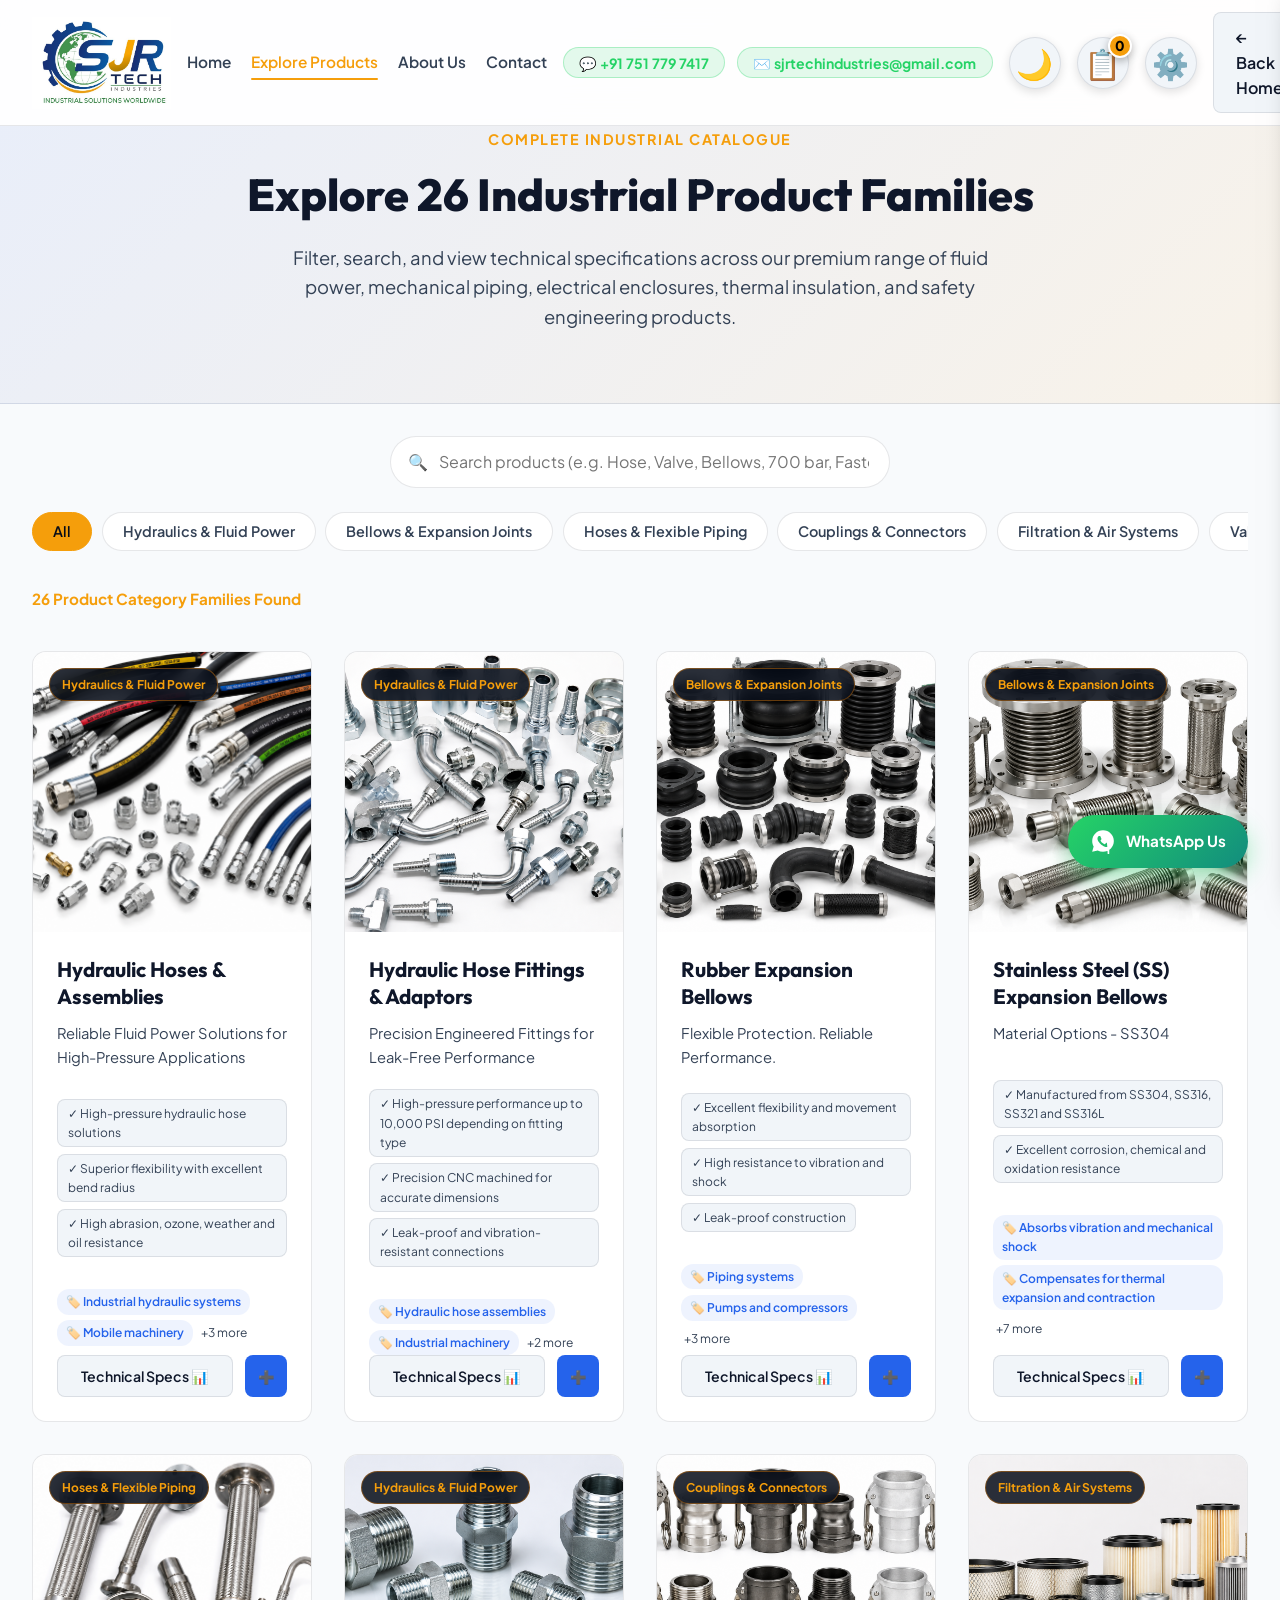
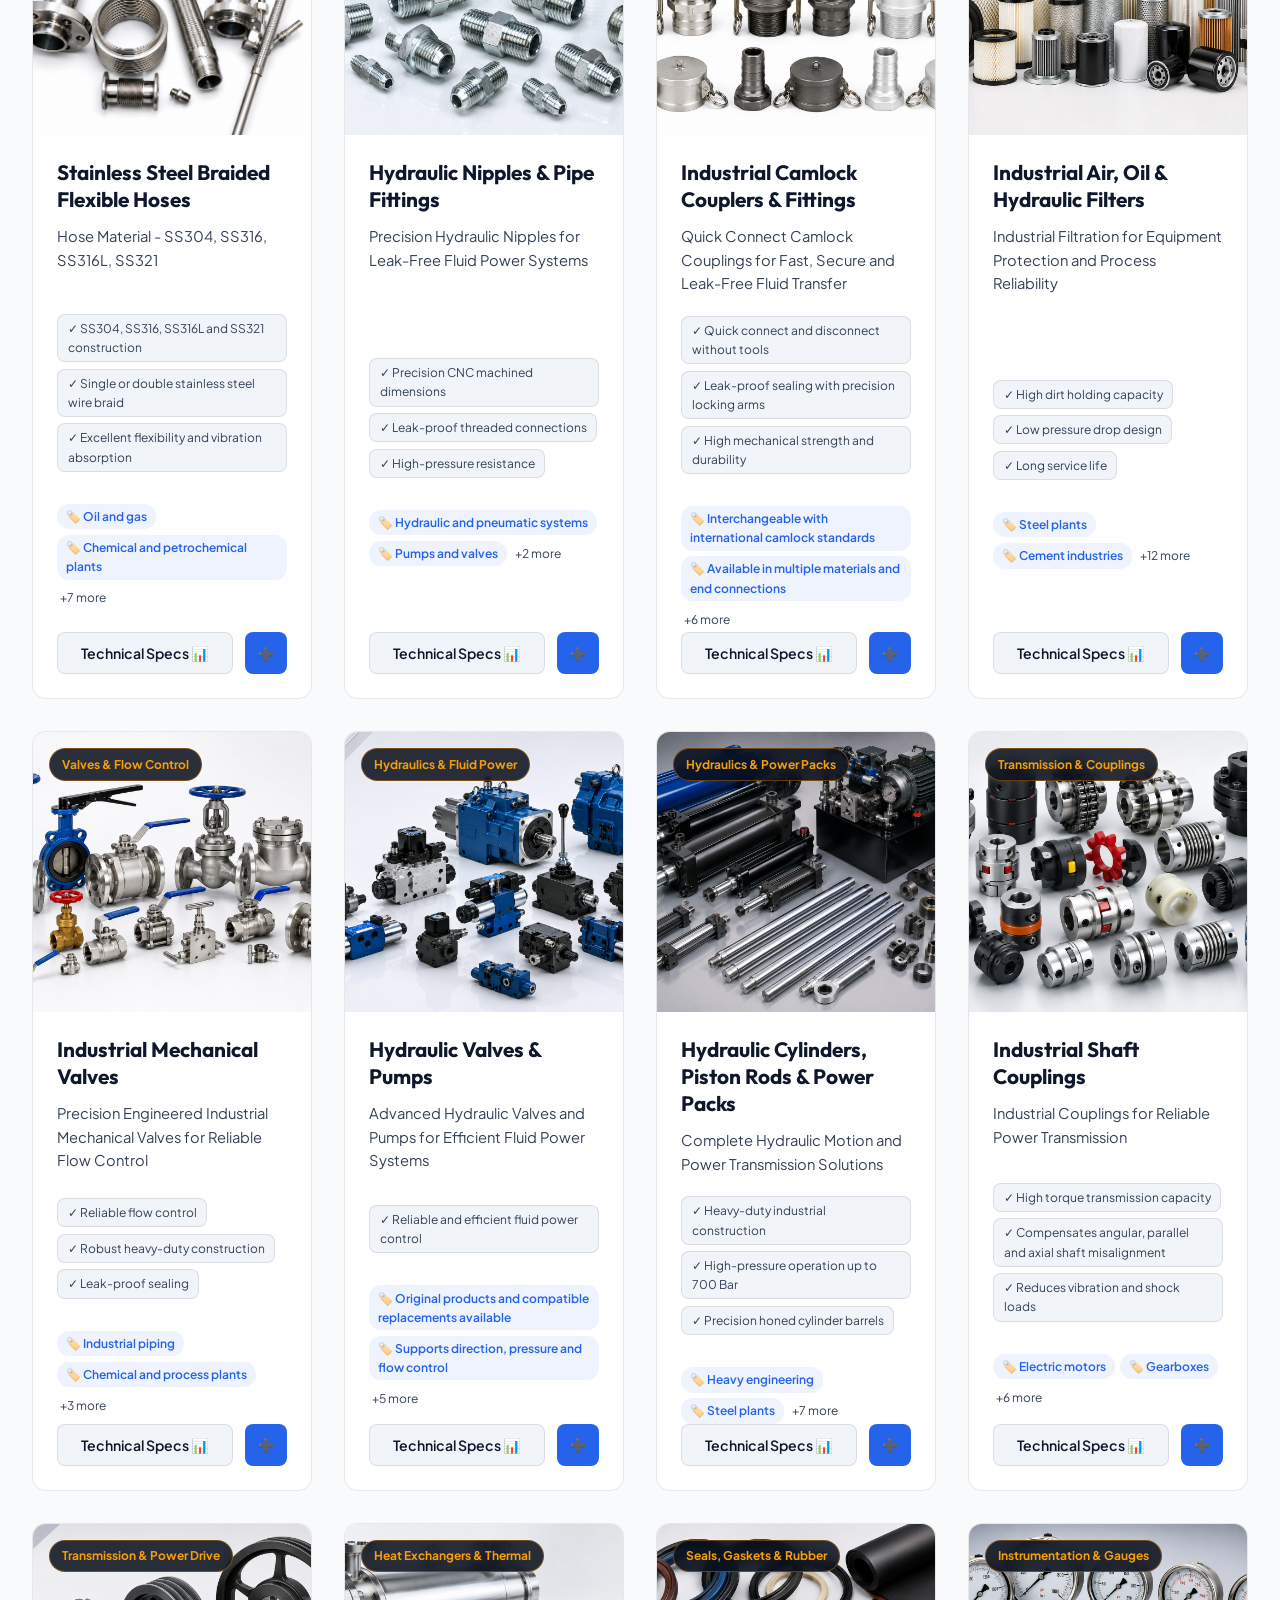
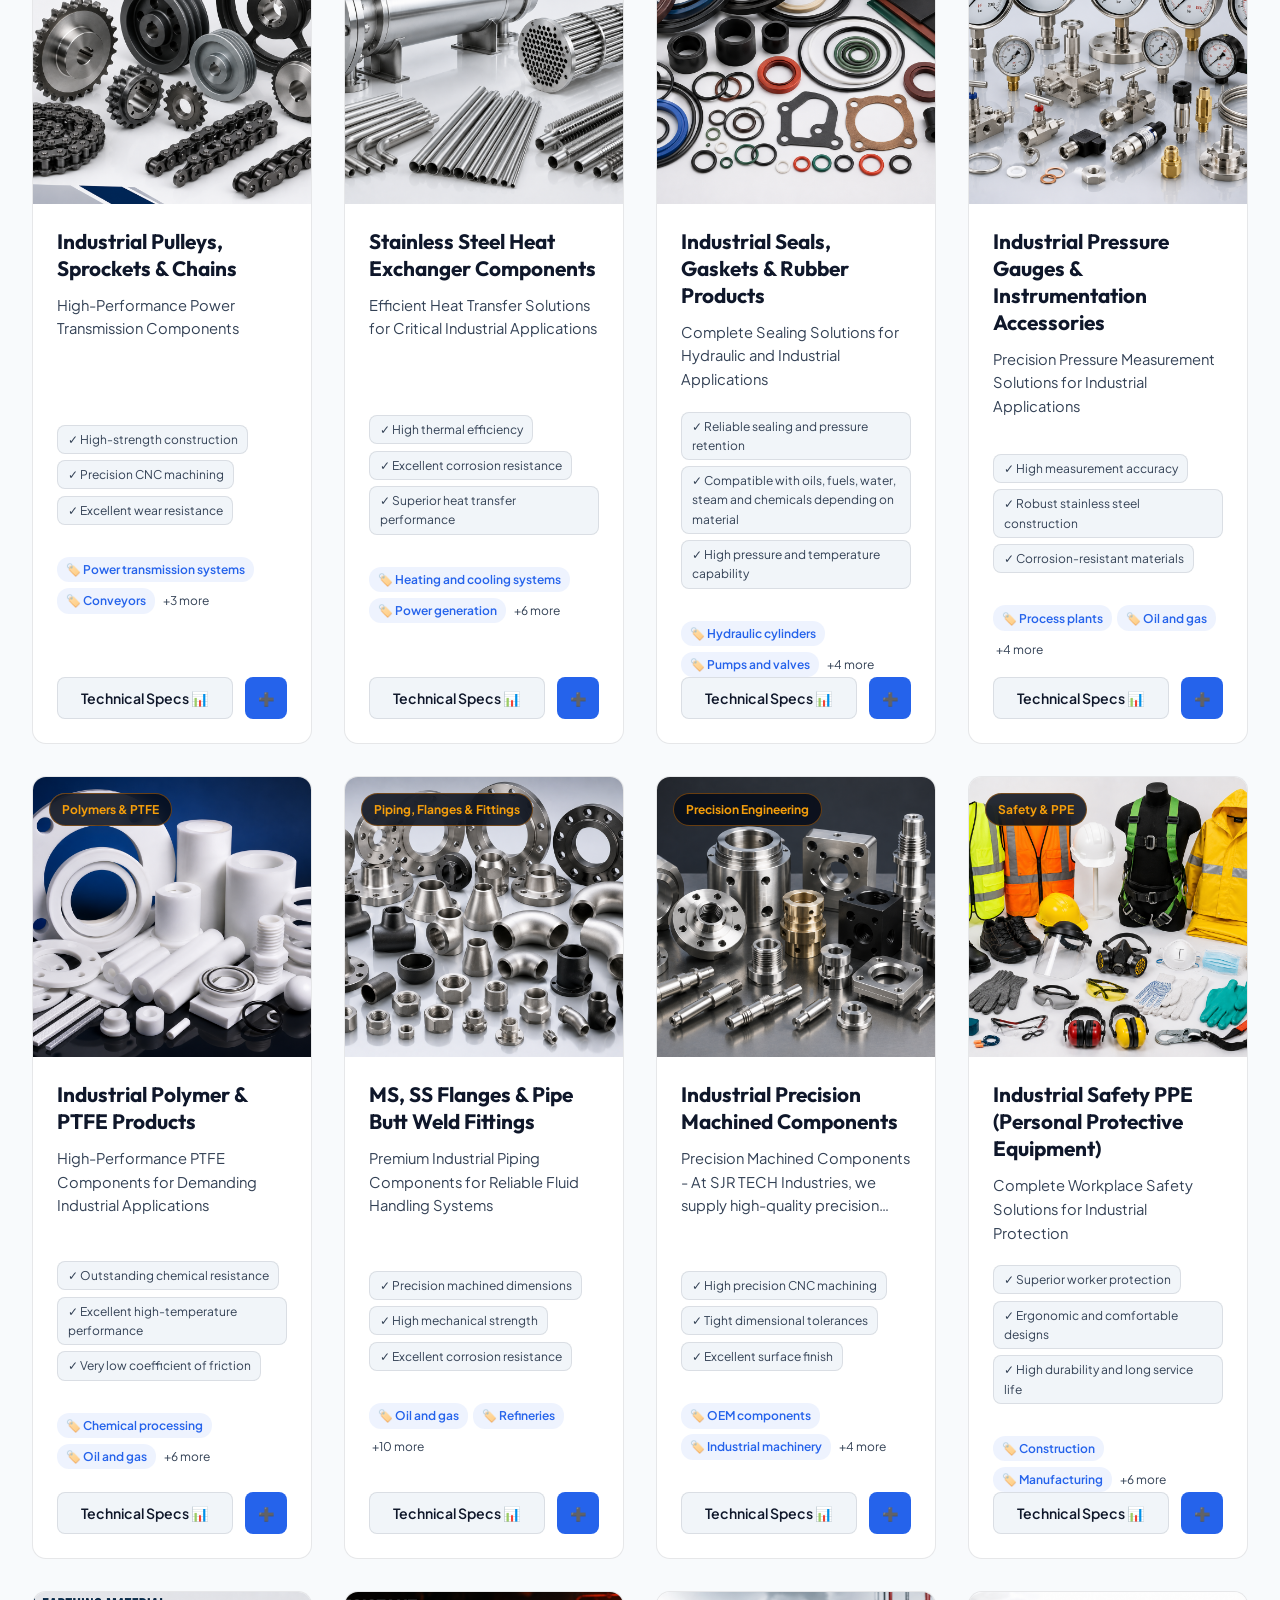
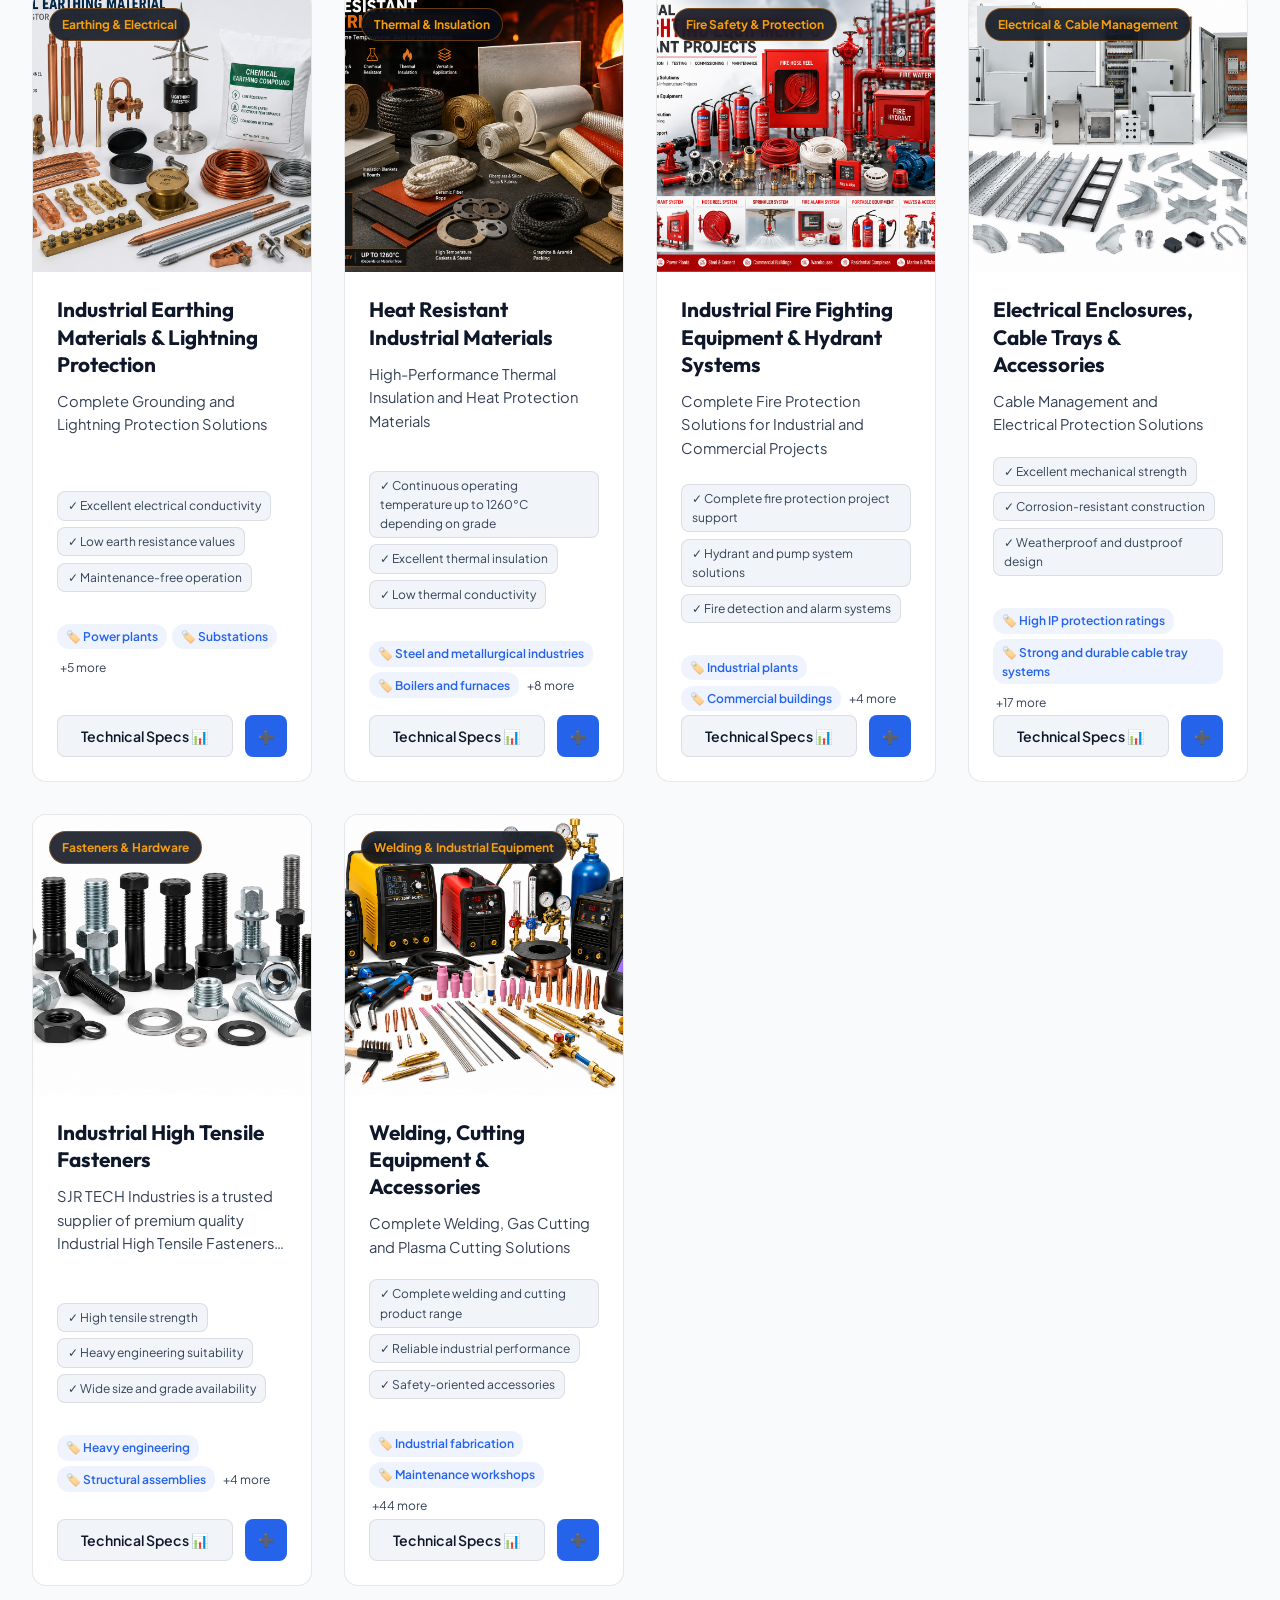
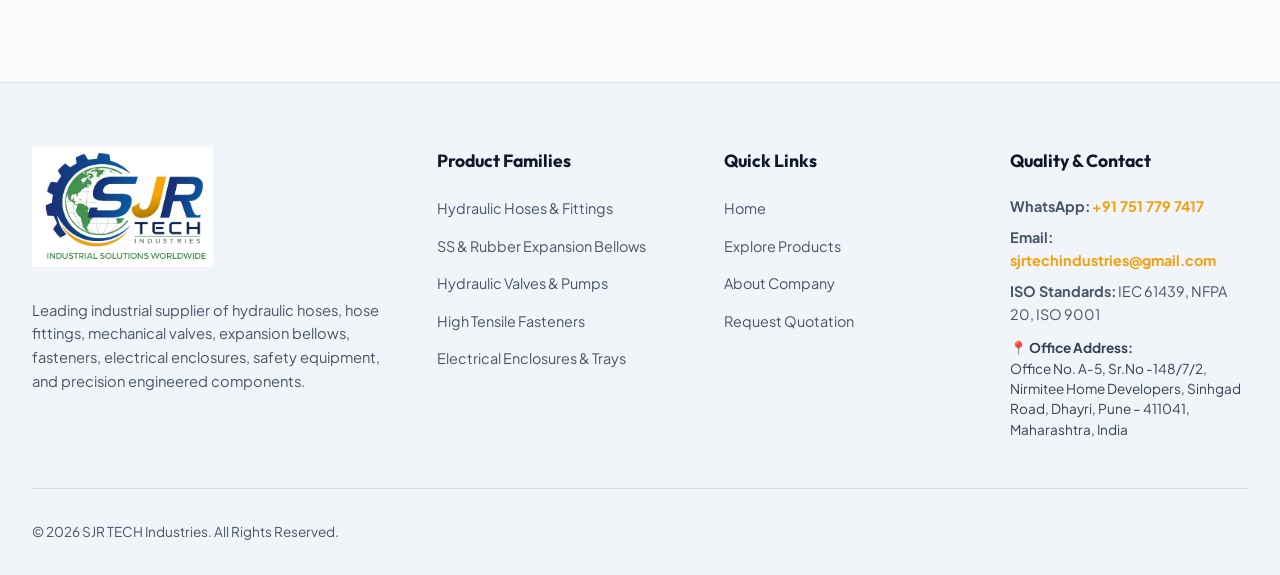
==== commit d1cdf06b: "feat: add product specification template and optimize responsive grid layouts with updated CSS styli" ====
--- a/explore-products.html
+++ b/explore-products.html
@@ -6,7 +6,7 @@
   <title>Explore Product Catalogue | SJR TECH Industries</title>
   <meta name="description" content="Explore SJR TECH Industries complete catalogue of 26 industrial product families including high-pressure hydraulic hoses, valves, fittings, bellows, fasteners, and safety PPE.">
   <meta name="keywords" content="Explore Products, Industrial Catalog, Hydraulic Hoses, Valves, Fittings, Bellows, Fasteners, SJR TECH">
-  <link rel="stylesheet" href="styles.css">
+  <link rel="stylesheet" href="styles.css?v=8">
   <style>
     .explore-page-header {
       padding: 8rem 2rem 3rem;
--- a/styles.css
+++ b/styles.css
@@ -82,6 +82,9 @@
 html {
   scroll-behavior: smooth;
   font-size: 16px;
+  width: 100%;
+  max-width: 100vw;
+  overflow-x: hidden;
 }
 
 body {
@@ -89,7 +92,10 @@
   background-color: var(--bg-dark);
   color: var(--text-main);
   line-height: 1.6;
+  width: 100%;
+  max-width: 100vw;
   overflow-x: hidden;
+  position: relative;
   transition: background-color 0.3s ease, color 0.3s ease;
 }
 
@@ -141,8 +147,8 @@
 }
 
 .brand-logo-img {
-  height: 48px;
-  max-height: 48px;
+  height: 92px;
+  max-height: 92px;
   width: auto;
   object-fit: contain;
   transition: var(--transition);
@@ -153,9 +159,9 @@
 }
 
 .footer-brand .brand-logo-img {
-  height: 50px;
-  max-height: 50px;
-  margin-bottom: 0.5rem;
+  height: 120px;
+  max-height: 120px;
+  margin-bottom: 1rem;
 }
 
 .brand-icon {
@@ -595,7 +601,7 @@
 /* Product Grid */
 .products-grid {
   display: grid;
-  grid-template-columns: repeat(auto-fill, minmax(350px, 1fr));
+  grid-template-columns: repeat(auto-fill, minmax(280px, 1fr));
   gap: 2rem;
 }
 
@@ -1305,17 +1311,33 @@
 }
 
 /* Contact Grid & Section */
+.grid-2col-responsive {
+  display: grid;
+  grid-template-columns: 1fr 1fr;
+  gap: 1.25rem;
+}
+
+@media (max-width: 768px) {
+  .grid-2col-responsive {
+    grid-template-columns: 1fr !important;
+  }
+}
+
 .contact-grid {
   display: grid;
   grid-template-columns: 1fr 1.3fr;
   gap: 2.5rem;
   align-items: start;
+  width: 100%;
+  box-sizing: border-box;
 }
 
 .contact-info-wrapper {
   display: flex;
   flex-direction: column;
   gap: 1.25rem;
+  width: 100%;
+  box-sizing: border-box;
 }
 
 .contact-card {
@@ -1327,6 +1349,16 @@
   align-items: flex-start;
   gap: 1.25rem;
   transition: var(--transition);
+  width: 100%;
+  box-sizing: border-box;
+  text-align: left;
+}
+
+.contact-card > div:not(.contact-card-icon) {
+  flex: 1;
+  min-width: 0;
+  width: 100%;
+  text-align: left;
 }
 
 .contact-card:hover {
@@ -1537,18 +1569,33 @@
   }
 
   .contact-grid {
-    grid-template-columns: 1fr;
+    grid-template-columns: 1fr !important;
+    gap: 2rem;
+    width: 100%;
+  }
+
+  .contact-info-wrapper,
+  .contact-form-box,
+  .contact-card {
+    width: 100% !important;
+    max-width: 100% !important;
+    box-sizing: border-box;
   }
 }
 
 @media (max-width: 768px) {
   html {
-    font-size: 15px;
+    font-size: 16px;
   }
 
   .brand-logo-img {
-    height: 40px;
-    max-height: 40px;
+    height: 64px;
+    max-height: 64px;
+  }
+
+  .footer-brand .brand-logo-img {
+    height: 85px;
+    max-height: 85px;
   }
 
   .hide-mobile {
@@ -1556,8 +1603,8 @@
   }
 
   .nav-contact-badge {
-    font-size: 0.85rem;
-    padding: 0.4rem 0.75rem;
+    font-size: 0.92rem;
+    padding: 0.45rem 0.85rem;
   }
 
   .icon-btn {
@@ -1571,66 +1618,67 @@
   }
 
   .hero-title {
+    font-size: 2.15rem;
+    line-height: 1.25;
+  }
+
+  .hero-description {
+    font-size: 1.12rem;
+    line-height: 1.65;
+  }
+
+  .section-title {
     font-size: 2rem;
-    line-height: 1.25;
-  }
-
-  .hero-description {
+  }
+
+  .section-subtitle {
+    font-size: 0.95rem;
+  }
+
+  .section-desc {
+    font-size: 1.1rem;
+  }
+
+  .explore-page-header {
+    padding: 6.5rem 1.25rem 2rem;
+  }
+
+  .explore-page-title {
+    font-size: 2rem;
+  }
+
+  .explore-page-desc {
+    font-size: 1.1rem;
+  }
+
+  .search-input {
+    font-size: 1.05rem;
+    padding: 0.95rem 1.25rem 0.95rem 3rem;
+  }
+
+  .category-tab {
+    font-size: 1rem;
+    padding: 0.7rem 1.2rem;
+    font-weight: 600;
+  }
+
+  .product-title {
+    font-size: 1.45rem;
+  }
+
+  .product-summary {
     font-size: 1.05rem;
     line-height: 1.6;
   }
 
-  .section-title {
-    font-size: 1.85rem;
-  }
-
-  .section-subtitle {
-    font-size: 0.9rem;
-  }
-
-  .section-desc {
+  .feature-card {
+    font-size: 1.05rem;
+    padding: 1.1rem;
+  }
+
+  .specs-table th, .specs-table td {
+    padding: 0.95rem 1.1rem;
     font-size: 1.02rem;
-  }
-
-  .explore-page-header {
-    padding: 6.5rem 1.25rem 2rem;
-  }
-
-  .explore-page-title {
-    font-size: 1.85rem;
-  }
-
-  .explore-page-desc {
-    font-size: 1.02rem;
-  }
-
-  .search-input {
-    font-size: 1rem;
-    padding: 0.85rem 1.25rem 0.85rem 2.8rem;
-  }
-
-  .category-tab {
-    font-size: 0.92rem;
-    padding: 0.6rem 1.1rem;
-    font-weight: 600;
-  }
-
-  .product-title {
-    font-size: 1.35rem;
-  }
-
-  .product-summary {
-    font-size: 0.98rem;
-  }
-
-  .feature-card {
-    font-size: 0.98rem;
-    padding: 1rem;
-  }
-
-  .specs-table th, .specs-table td {
-    padding: 0.85rem 1rem;
-    font-size: 0.92rem;
   }
 
   .modal-container {
@@ -1672,11 +1720,11 @@
 
 @media (max-width: 480px) {
   html {
-    font-size: 14.5px;
+    font-size: 16px;
   }
 
   .hero-title {
-    font-size: 1.75rem;
+    font-size: 1.95rem;
   }
 
   .hero-actions {
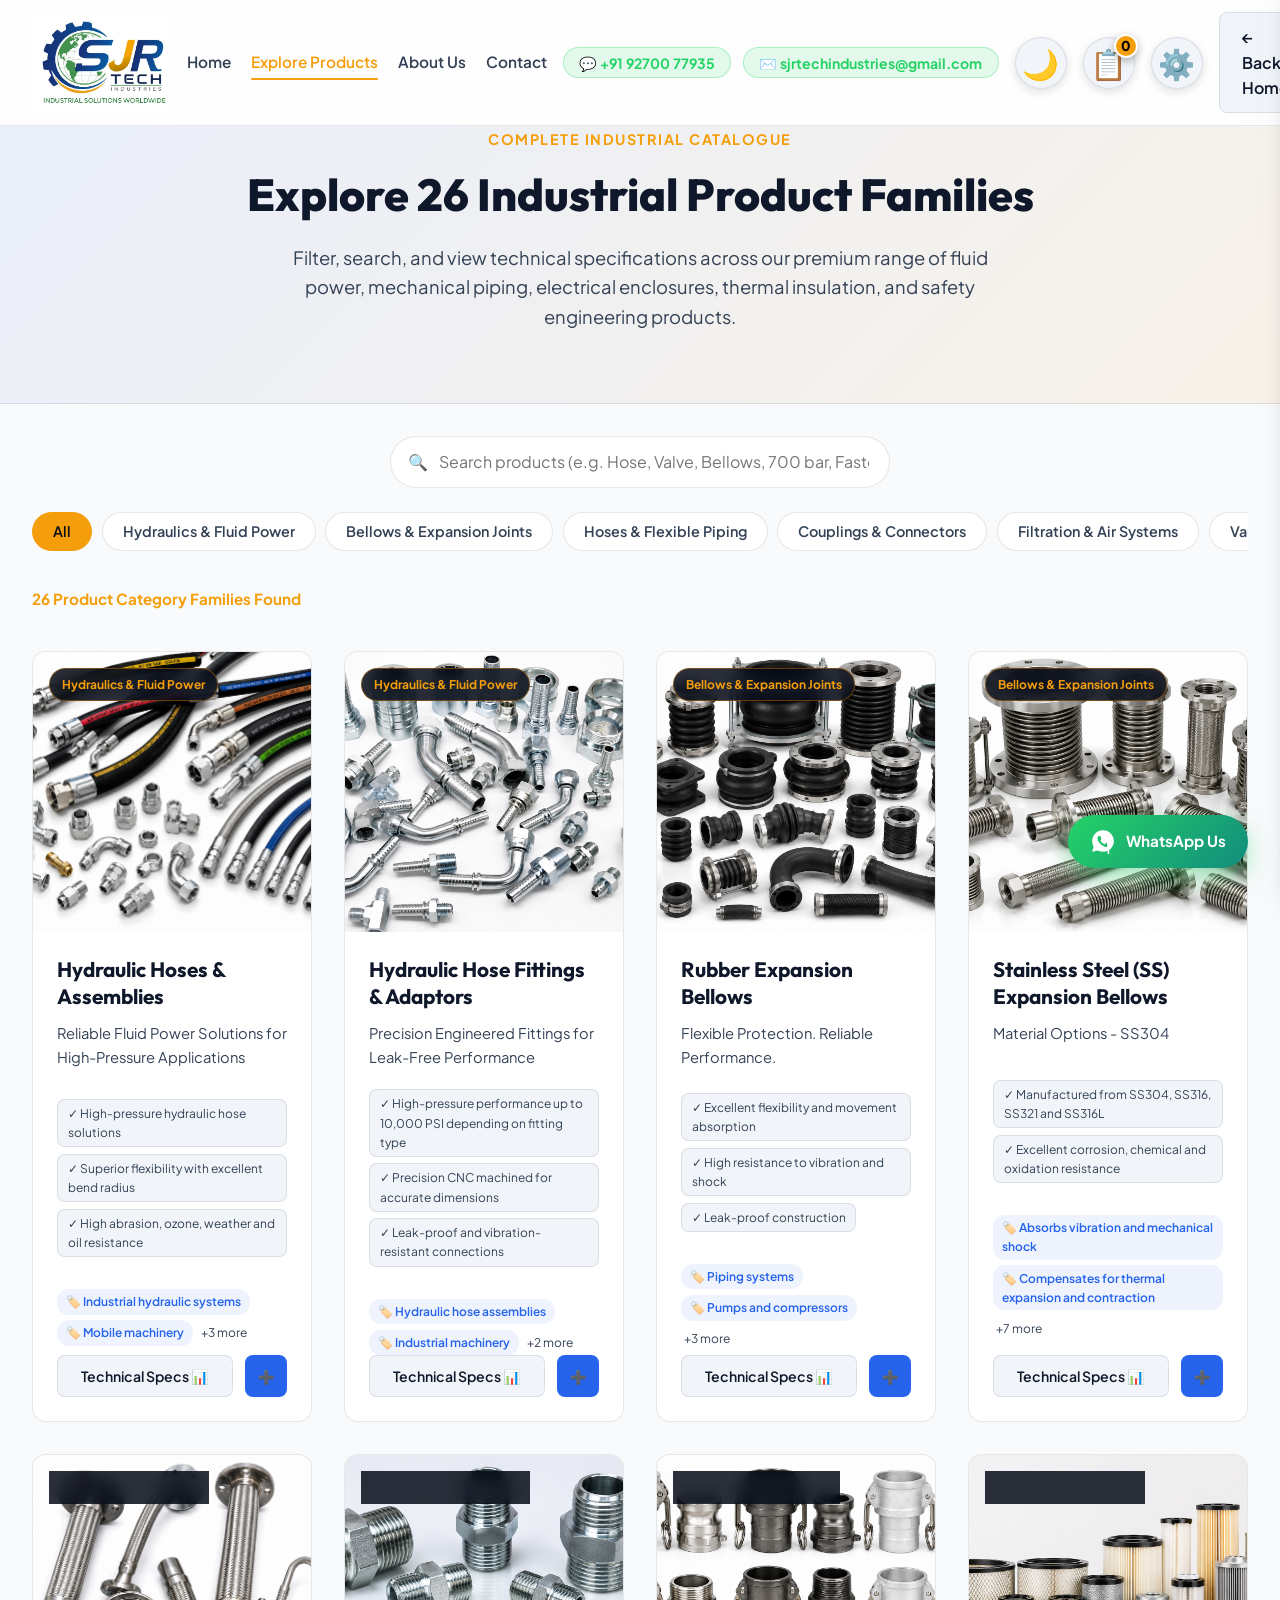
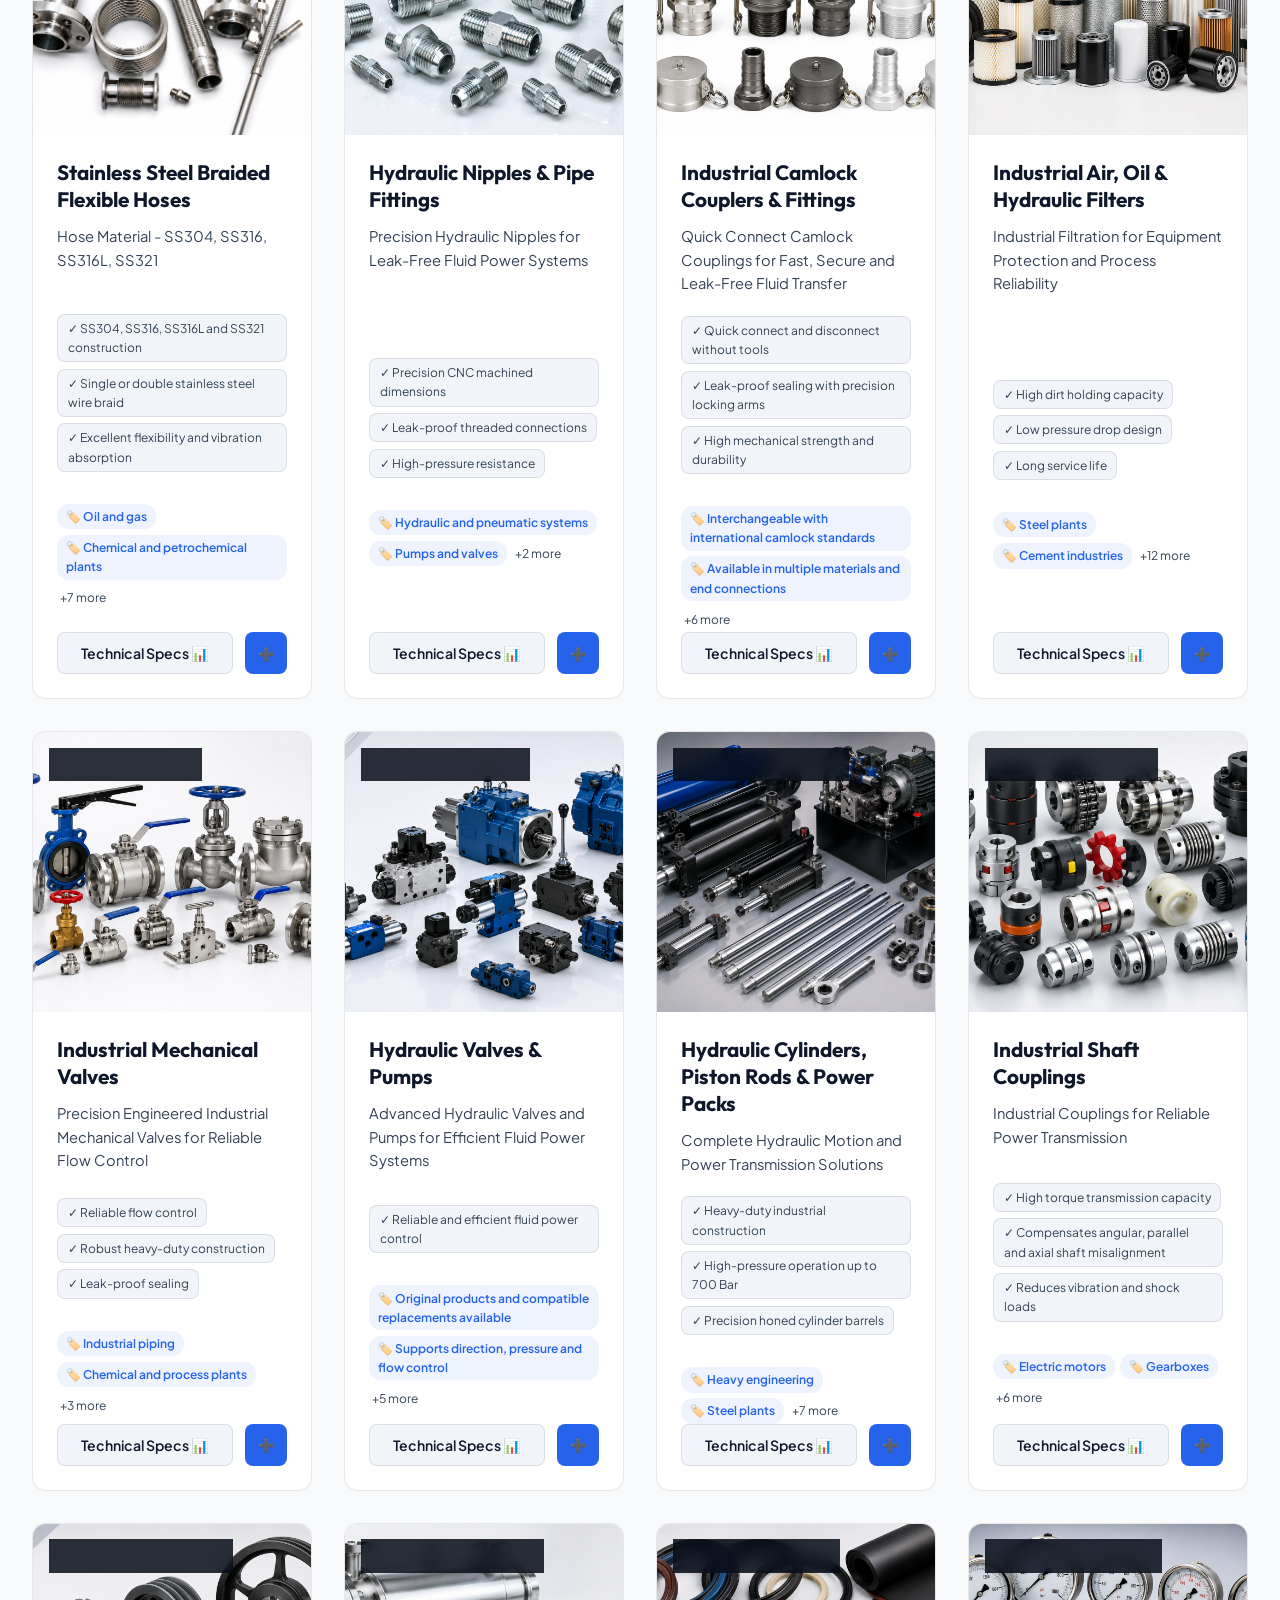
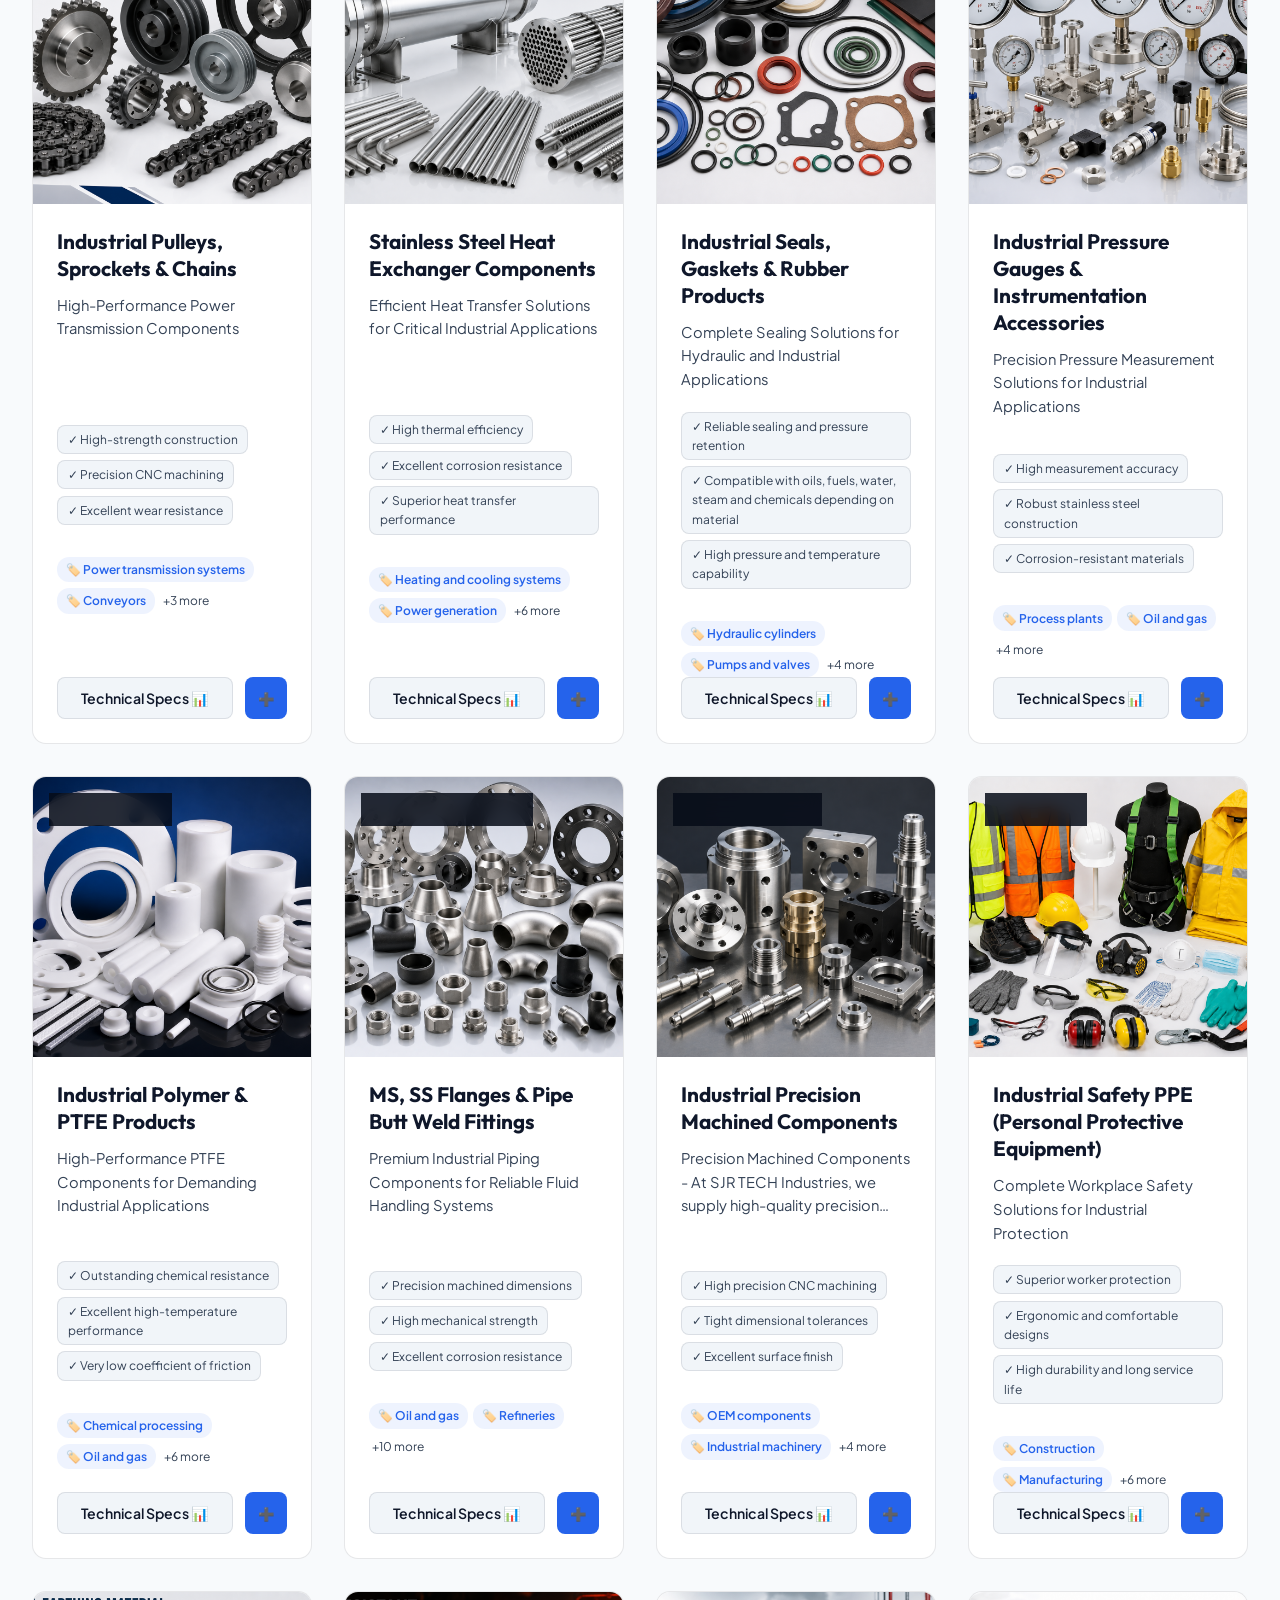
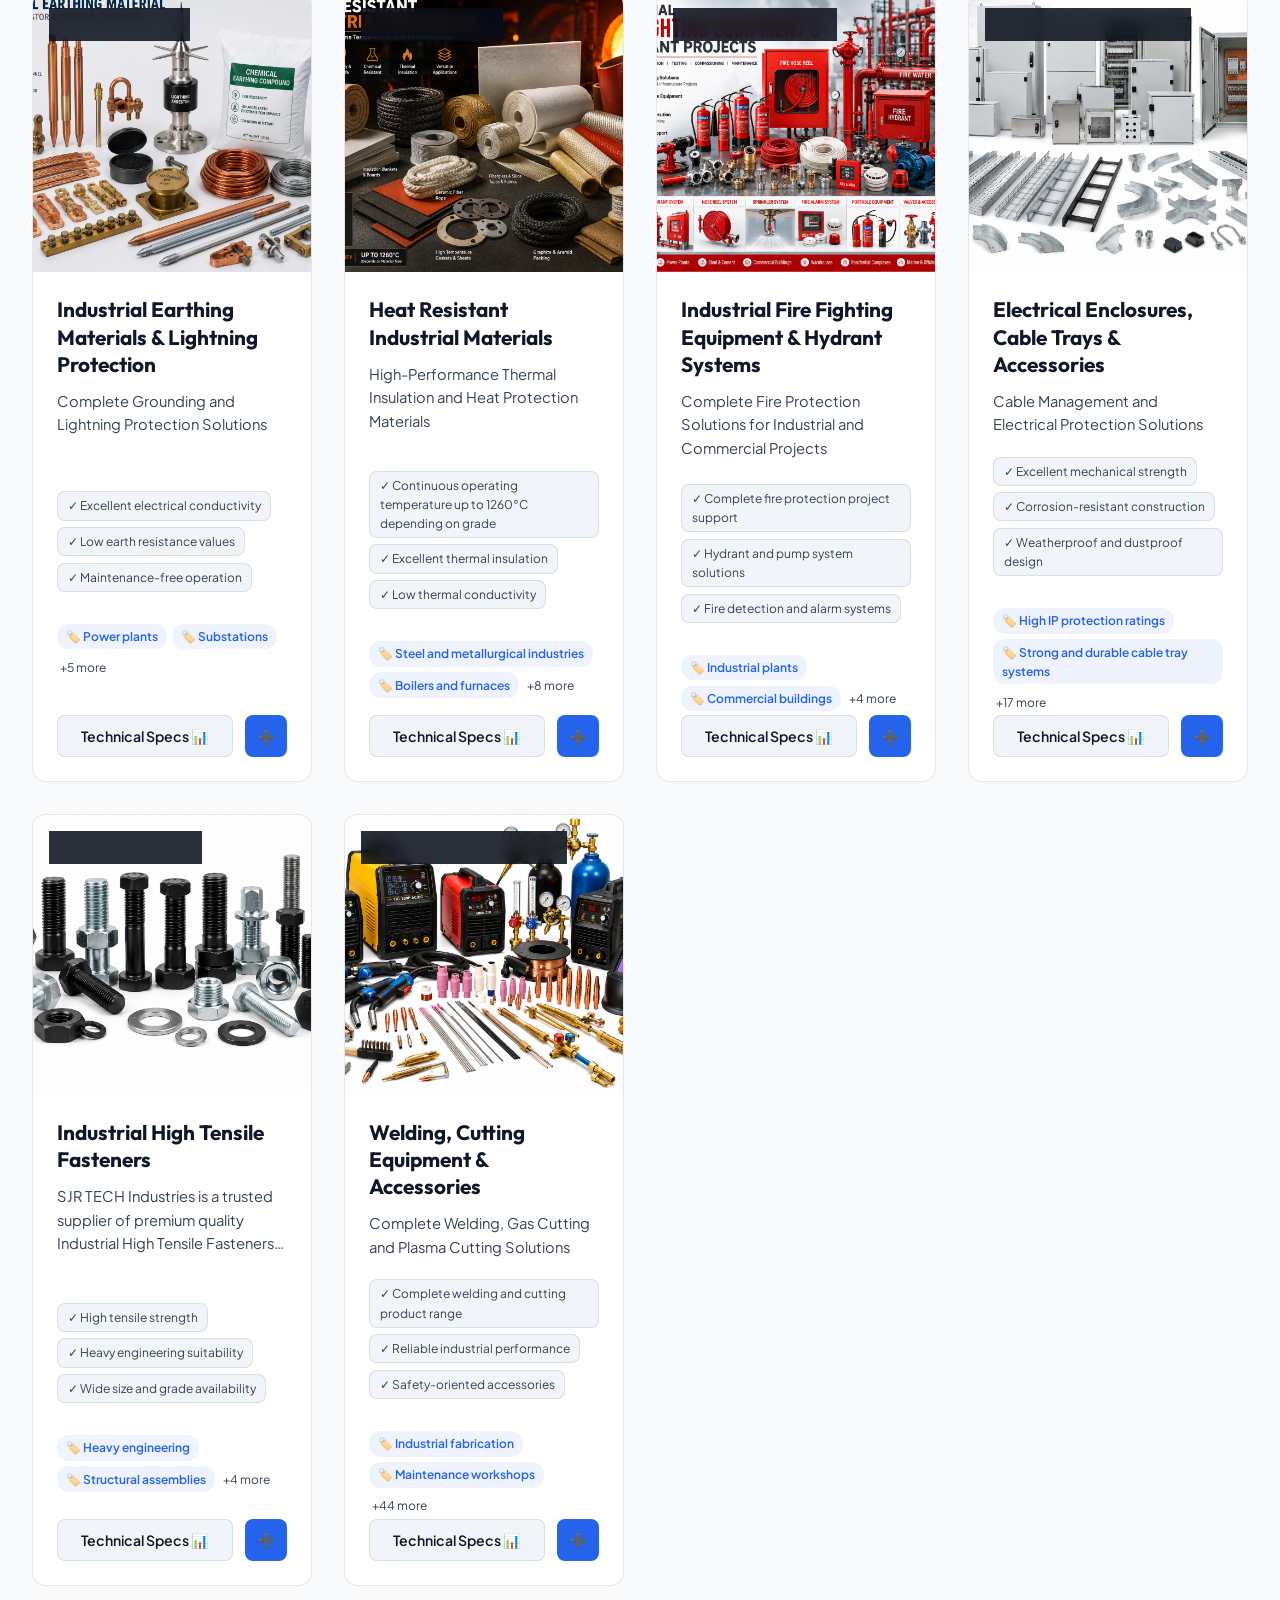
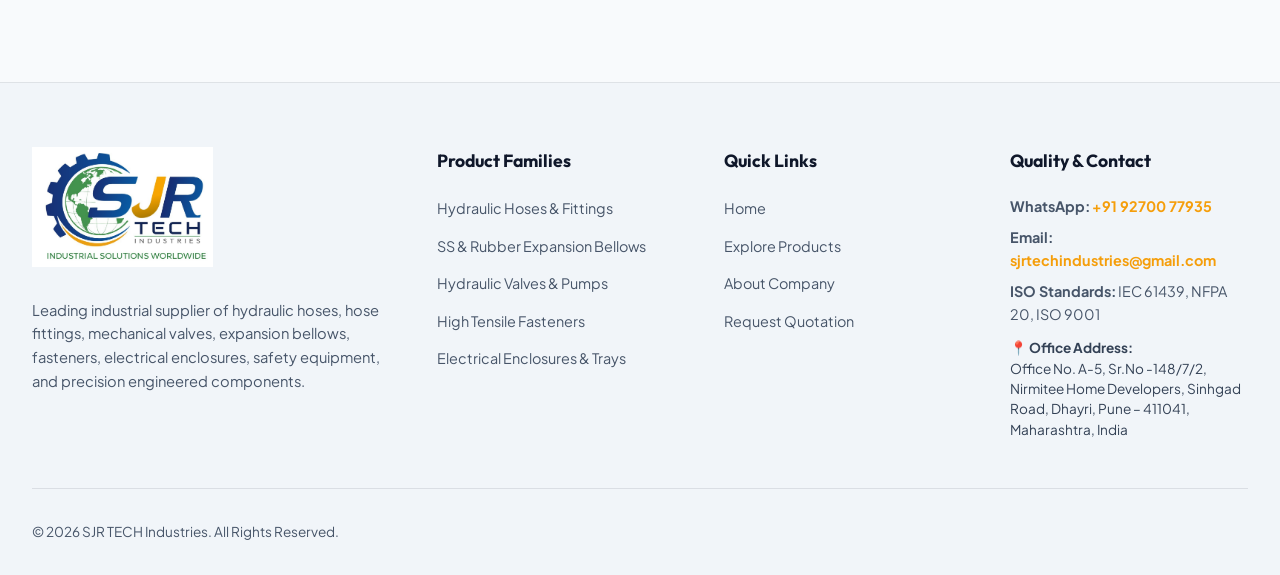
==== commit ec17cc2f: "chore: update company contact and WhatsApp phone number across site files" ====
--- a/explore-products.html
+++ b/explore-products.html
@@ -47,7 +47,7 @@
       </ul>
 
       <div class="nav-contact-header">
-        <a href="https://wa.me/917517797417" target="_blank" class="nav-contact-badge">💬&nbsp;+91&nbsp;751&nbsp;779&nbsp;7417</a>
+        <a href="https://wa.me/919270077935" target="_blank" class="nav-contact-badge">💬&nbsp;+91&nbsp;92700&nbsp;77935</a>
         <a href="mailto:sjrtechindustries@gmail.com" class="nav-contact-badge hide-mobile">✉️&nbsp;sjrtechindustries@gmail.com</a>
       </div>
 
@@ -135,7 +135,7 @@
         </div>
         <div class="form-group">
           <label>Phone / WhatsApp *</label>
-          <input type="tel" id="quotePhone" class="form-input" required placeholder="+91 751 779 7417">
+          <input type="tel" id="quotePhone" class="form-input" required placeholder="+91 92700 77935">
         </div>
         <div class="form-group">
           <label>Additional Notes / Quantity</label>
@@ -194,7 +194,7 @@
   </div>
 
   <!-- Floating WhatsApp Action Button -->
-  <a href="https://wa.me/917517797417?text=Hello%20SJR%20TECH%20Industries,%20I%20have%20an%20inquiry." target="_blank" class="floating-whatsapp-btn" title="Chat on WhatsApp (+91 751 779 7417)">
+  <a href="https://wa.me/919270077935?text=Hello%20SJR%20TECH%20Industries,%20I%20have%20an%20inquiry." target="_blank" class="floating-whatsapp-btn" title="Chat on WhatsApp (+91 92700 77935)">
     <svg width="26" height="26" viewBox="0 0 24 24" fill="currentColor"><path d="M12.031 2c-5.517 0-9.993 4.476-9.993 9.993 0 1.763.459 3.486 1.332 5.006L2 22l5.127-1.343c1.472.802 3.136 1.226 4.904 1.226 5.517 0 9.993-4.476 9.993-9.993C22.024 6.476 17.548 2 12.031 2zm5.786 14.184c-.244.688-1.428 1.317-1.96 1.371-.497.051-1.147.078-3.26-.777-2.705-1.093-4.457-3.844-4.593-4.025-.136-.181-1.107-1.472-1.107-2.808 0-1.336.702-1.993.951-2.261.244-.268.532-.335.71-.335.178 0 .355.003.51.01.164.007.387-.062.605.461.224.536.764 1.865.831 2.002.067.136.111.296.022.473-.089.178-.134.29-.267.447-.133.157-.28.351-.4.472-.134.135-.274.282-.118.55.156.268.694 1.147 1.492 1.857 1.025.912 1.89 1.196 2.159 1.33.268.134.424.112.579-.067.156-.178.667-.777.845-1.045.178-.268.356-.223.599-.134.244.089 1.543.727 1.81 86.267.133.535.133 1.002-.111 1.69z"/></svg>
     <span>WhatsApp Us</span>
   </a>
@@ -234,7 +234,7 @@
 
       <div class="footer-column">
         <h4>Quality & Contact</h4>
-        <p style="font-size: 0.9rem; margin-bottom: 0.5rem;"><strong>WhatsApp:</strong> <a href="https://wa.me/917517797417" target="_blank" style="color: var(--accent-gold); font-weight: 700;">+91 751 779 7417</a></p>
+        <p style="font-size: 0.9rem; margin-bottom: 0.5rem;"><strong>WhatsApp:</strong> <a href="https://wa.me/919270077935" target="_blank" style="color: var(--accent-gold); font-weight: 700;">+91 92700 77935</a></p>
         <p style="font-size: 0.9rem; margin-bottom: 0.5rem;"><strong>Email:</strong> <a href="mailto:sjrtechindustries@gmail.com" style="color: var(--accent-gold); font-weight: 700;">sjrtechindustries@gmail.com</a></p>
         <p style="font-size: 0.9rem; margin-bottom: 0.5rem;"><strong>ISO Standards:</strong> IEC 61439, NFPA 20, ISO 9001</p>
         <p style="font-size: 0.85rem; margin-top: 0.75rem; line-height: 1.5; color: var(--text-muted);">
